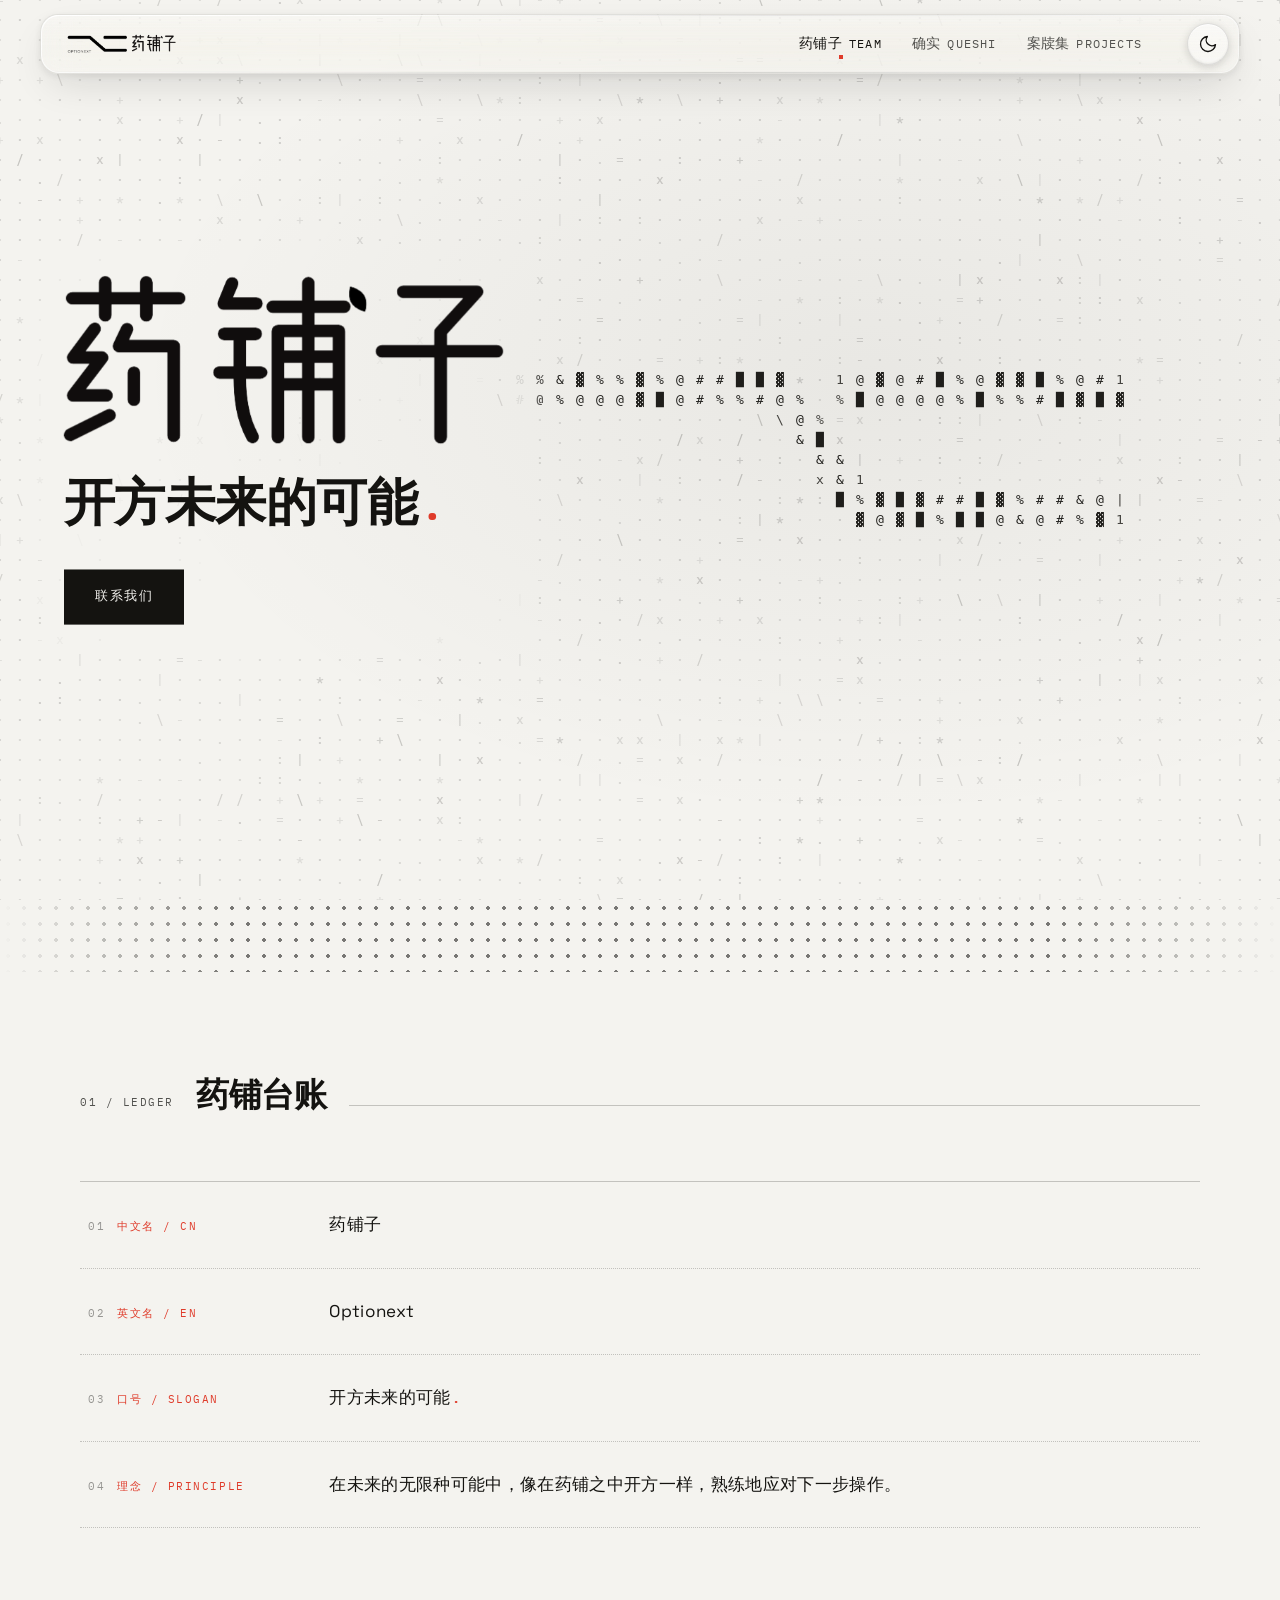
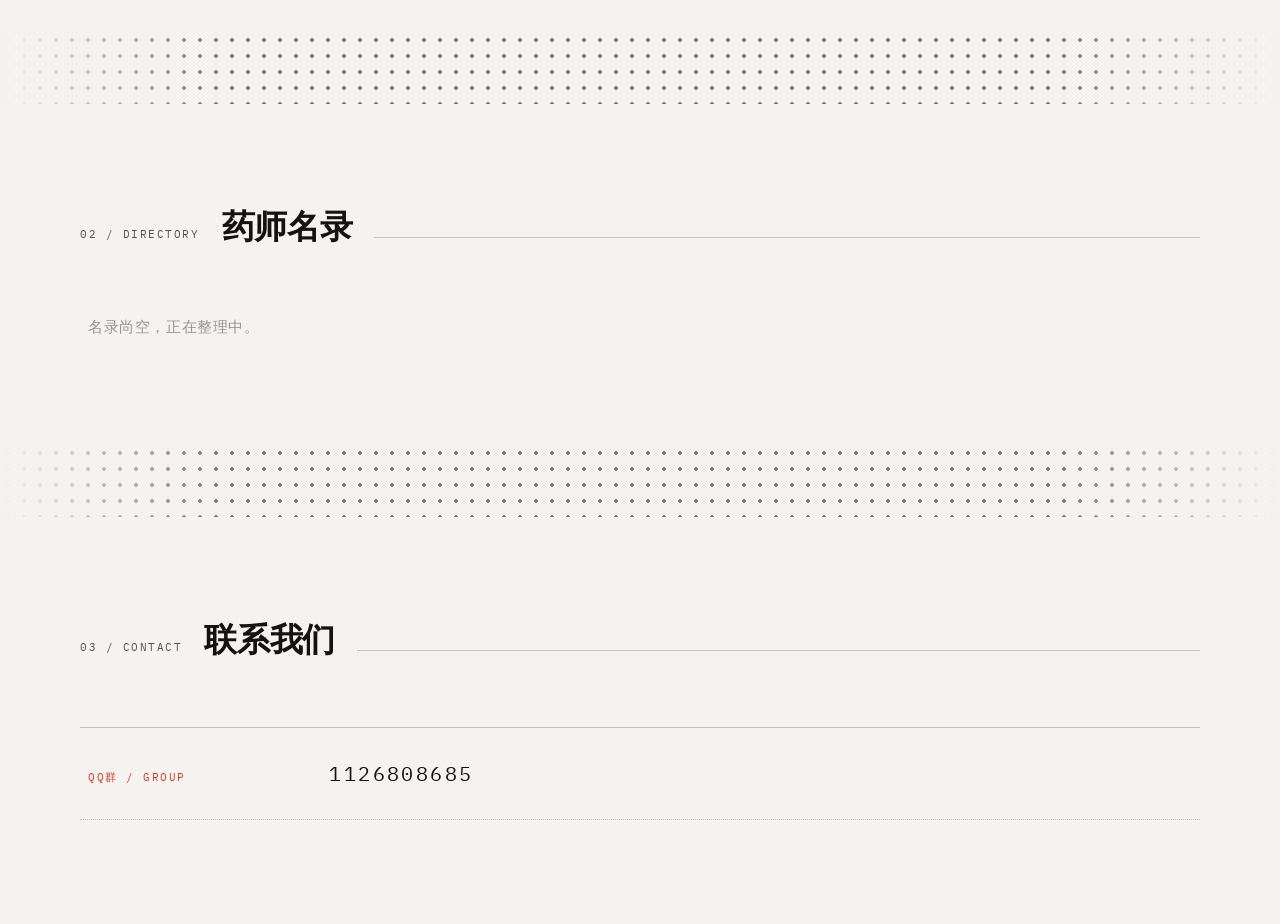
==== index.html @ 4d663d6c "update 2026/10/14 22:26:55" ====
<!DOCTYPE html>
<html lang="zh-CN" data-flavor="desk">
<head>
    <meta charset="UTF-8">
    <meta name="viewport" content="width=device-width, initial-scale=1.0">
    <title>Optionext · 药铺子</title>
    <link rel="icon" type="image/png" href="image/LOGO%E7%AB%96%E7%89%88.png">
    <script>
        /* 主题防闪烁：早于一切渲染确定“明 / 暗”另一半 */
        (function () {
            try {
                var t = localStorage.getItem('optionext-theme') ||
                    (matchMedia('(prefers-color-scheme: dark)').matches ? 'dark' : 'light');
                document.documentElement.dataset.theme = t;
            } catch (e) {}
        })();
    </script>
    <script src="components/device-guard.js"></script>
    <link rel="preconnect" href="https://fonts.googleapis.com">
    <link rel="preconnect" href="https://fonts.gstatic.com" crossorigin>
    <link href="https://fonts.googleapis.com/css2?family=Space+Grotesk:wght@400;500;700&family=IBM+Plex+Mono:wght@400;500&display=swap" rel="stylesheet">
    <style data-page="home">
        /* ============================================================
           OPTIONEXT · ASCII 矩阵界面系统 03
           双主题（明 / 暗）· 整幅字符矩阵 · 代码生成图标 · 横向冲击波
           ============================================================ */
        :root {
            --paper: #f4f3ef;
            --ink: #141310;
            --ink-rgb: 20, 19, 16;
            --ink-70: rgba(20, 19, 16, .72);
            --ink-45: rgba(20, 19, 16, .42);
            --ink-25: rgba(20, 19, 16, .22);
            --ink-12: rgba(20, 19, 16, .12);
            --signal: #df3b2a;
            --font-sans: "Space Grotesk", "PingFang SC", "Hiragino Sans GB", "Microsoft YaHei", system-ui, sans-serif;
            --font-mono: "IBM Plex Mono", ui-monospace, "SFMono-Regular", Consolas, monospace;
            --ease-out: cubic-bezier(.22, 1, .36, 1);
            /* 页眉玻璃底边约在 72px（top 14 + 条高 ~58），沉底避让再多留一档呼吸 */
            --sh-safe-bottom: 112px;
        }

        :root[data-theme="dark"] {
            --paper: #0f0e0c;
            --ink: #e9e7e1;
            --ink-rgb: 233, 231, 225;
            --ink-70: rgba(233, 231, 225, .72);
            --ink-45: rgba(233, 231, 225, .45);
            --ink-25: rgba(233, 231, 225, .22);
            --ink-12: rgba(233, 231, 225, .12);
            --signal: #ef4d3a;
        }

        * { margin: 0; padding: 0; box-sizing: border-box; }

        html { -webkit-text-size-adjust: 100%; }

        body {
            background: var(--paper);
            color: var(--ink);
            font-family: var(--font-sans);
            font-size: 16px;
            line-height: 1.6;
            -webkit-font-smoothing: antialiased;
            overflow-x: hidden;
        }

        ::selection { background: var(--ink); color: var(--paper); }
        a { color: inherit; text-decoration: none; }

        .mono {
            font-family: var(--font-mono);
            font-size: 11px;
            letter-spacing: .14em;
            text-transform: uppercase;
            color: var(--ink-70);
        }

        /* 圆形扩散期间禁用一切属性过渡，避免与 View Transition 抢动画 */
        .sh-vt *, .sh-vt *::before, .sh-vt *::after {
            transition: none !important;
        }

        /* ============================================================
           HERO · 整屏字符矩阵
           ============================================================ */
        .hero {
            position: relative;
            height: 100vh;
            min-height: 620px;
            overflow: hidden;
            background:
                radial-gradient(1200px 720px at 68% 42%, rgba(var(--ink-rgb), .05), transparent 62%),
                var(--paper);
        }

        #matrix {
            position: absolute;
            inset: 0;
            width: 100%;
            height: 100%;
            pointer-events: none;
            z-index: 0;
        }

        /* ---------------- 左侧文案 ---------------- */
        .hero-copy {
            position: absolute;
            z-index: 3;
            left: clamp(28px, 5vw, 76px);
            top: 50%;
            transform: translateY(-50%);
            max-width: 440px;
        }

        h1 {
            font-size: clamp(40px, 4vw, 56px);
            font-weight: 700;
            line-height: 1.12;
            letter-spacing: -.01em;
            margin-bottom: 38px;
        }
        h1 .line { display: block; overflow: hidden; padding-bottom: .08em; margin-bottom: -.08em; }
        h1 .line > span {
            display: block;
            opacity: 0;
            transform: translateY(110%);
            animation: lineUp .9s var(--ease-out) forwards;
        }
        h1 .line > span { animation-delay: 1.62s; }
        h1 .dot {
            display: inline;
            color: var(--signal);
            font-family: var(--font-mono);
            font-weight: 400;
        }

        /* ---------------- 品牌字标（明底黑字 / 暗底白字各一张） ---------------- */
        .hero-wordmark {
            width: 100%;
            max-width: 440px;
            margin-bottom: 30px;
            opacity: 0;
            animation: rise .85s var(--ease-out) 1.3s forwards;
        }
        .hero-wordmark img {
            display: block;
            width: 160.5%;
            height: auto;
            max-width: none;
            /* 抵消 PNG 画布四周留白：笔画充满文案列，并与下方口号左缘对齐 */
            margin: -9.8% 0 -16.2% -30.7%;
        }
        .hero-wordmark .wm-dark { display: none; }
        :root[data-theme="dark"] .hero-wordmark .wm-light { display: none; }
        :root[data-theme="dark"] .hero-wordmark .wm-dark { display: block; }

        .actions {
            display: flex; align-items: center; gap: 30px;
            opacity: 0;
            animation: rise .8s var(--ease-out) 1.86s forwards;
        }

        .btn-primary {
            display: inline-flex; align-items: center; gap: 12px;
            background: var(--ink);
            color: var(--paper);
            font-family: var(--font-mono);
            font-size: 13px;
            letter-spacing: .12em;
            padding: 16px 30px;
            border: 1px solid var(--ink);
            transition: background .35s var(--ease-out), color .35s var(--ease-out), transform .35s var(--ease-out);
        }
        .btn-primary:hover { background: transparent; color: var(--ink); transform: translateY(-2px); }
        .btn-primary:focus-visible {
            outline: 2px solid var(--signal); outline-offset: 3px;
        }

        /* ============================================================
           点阵色带（halftone 分隔）
           ============================================================ */
        .dot-band {
            height: 72px;
            background-image: radial-gradient(var(--ink) 1.6px, transparent 2px);
            background-size: 16px 16px;
            -webkit-mask-image: linear-gradient(90deg, transparent, #000 18%, #000 82%, transparent);
                    mask-image: linear-gradient(90deg, transparent, #000 18%, #000 82%, transparent);
            opacity: .55;
        }

        /* ============================================================
           页眉顶 / 底吸附避让（与确实页同一机制）
           · 锚顶：hero 保持整屏出血——玻璃浮于字符矩阵之上本就是
             本页设计，顶部不让；
           · 沉底：主体底部以 .5s 缓出让出安全距，台账末行不被玻璃压住，
             节奏与玻璃吸附飞行（~.62s）对齐。
           transition 同时包含软导航淡入淡出属性（类选择器压过
           page-transit 注入的裸 main 规则）
           ============================================================ */
        main.home {
            transition: padding .5s var(--ease-out), opacity .24s ease, transform .24s ease;
        }
        body.sh-dock-bottom main.home {
            padding-bottom: var(--sh-safe-bottom);
        }

        /* ============================================================
           结构区：面板卡片（上下留白较旧版小幅收紧）
           ============================================================ */
        .structure {
            padding: 96px clamp(28px, 5vw, 72px) 104px;
        }
        .structure-inner { max-width: 1120px; margin: 0 auto; }
        .structure-head {
            display: flex; align-items: baseline; gap: 22px;
            margin-bottom: 60px;
        }
        .structure-head h2 {
            font-size: clamp(26px, 2.6vw, 34px);
            font-weight: 700;
            letter-spacing: -.01em;
        }
        .structure-head .rule { flex: 1; height: 1px; background: var(--ink-25); }

        /* ---------------- 药铺台账：四条同字号档案行 ---------------- */
        .ledger { border-top: 1px solid var(--ink-25); }
        .ledger-row {
            display: grid;
            grid-template-columns: 190px 1fr;
            gap: clamp(24px, 4vw, 72px);
            align-items: baseline;
            padding: 27px 8px;
            border-bottom: 1px dotted var(--ink-25);
        }
        .ledger-row dt {
            font-family: var(--font-mono);
            font-size: 11px;
            letter-spacing: .14em;
            color: var(--signal);
        }
        .ledger-row dt .idx {
            color: var(--ink-45);
            margin-right: 12px;
        }
        .ledger-row dd {
            font-size: 17px;
            line-height: 1.85;
            letter-spacing: .02em;
            color: var(--ink);
        }
        .ledger-row dd .ledger-dot {
            color: var(--signal);
            font-family: var(--font-mono);
            font-weight: 400;
        }
        .ledger-row dd .qq-no {
            font-family: var(--font-mono);
            font-size: clamp(18px, 1.6vw, 21px);
            letter-spacing: .12em;
            cursor: pointer;
        }
        .ledger-row dd .qq-no:hover { text-decoration: underline; text-underline-offset: 5px; }
        .ledger-row dd .qq-no:active { opacity: .6; }

        /* ---------------- 空板块占位（尚未录入内容） ---------------- */
        .structure-empty {
            margin: 0;
            padding: 2px 8px;
            color: var(--ink-45);
            font-size: 15px;
            letter-spacing: .04em;
        }

        /* ---------------- 动效 ---------------- */
        @keyframes rise {
            from { opacity: 0; transform: translateY(22px); }
            to   { opacity: 1; transform: translateY(0); }
        }
        @keyframes lineUp {
            to { opacity: 1; transform: translateY(0); }
        }

        /* 软导航重入本页：hero 不播入场动画，立即就位（JS 给 .hero 加 .hero-in） */
        .hero.hero-in .hero-wordmark,
        .hero.hero-in .actions { opacity: 1; animation: none; }
        .hero.hero-in h1 .line > span { opacity: 1; transform: none; animation: none; }

        @media (prefers-reduced-motion: reduce) {
            *, *::before, *::after {
                animation-duration: .001ms !important;
                animation-iteration-count: 1 !important;
                transition-duration: .001ms !important;
            }
            .hero-wordmark, .actions { opacity: 1 !important; }
            h1 .line > span { opacity: 1 !important; transform: none !important; }
        }

        /* 窄屏兜底（站点以 PC 为主，移动端由 guard 跳转） */
        @media (max-width: 1080px) {
            .hero-copy { max-width: 78vw; }
            .ledger-row { grid-template-columns: 1fr; gap: 10px; padding: 22px 4px; }
        }
    </style>
</head>
<body>
    <main class="home">
        <!-- ================= HERO：整屏 ASCII 矩阵 ================= -->
        <section class="hero" id="hero">
            <canvas id="matrix" aria-hidden="true"></canvas>

            <div class="hero-copy">
                <div class="hero-wordmark" role="img" aria-label="药铺子">
                    <img class="wm-light" src="image/%E5%AD%97%E6%A0%87%E6%A8%AA%E6%9D%BF%E9%BB%91.png" width="1000" height="400" alt="" fetchpriority="high">
                    <img class="wm-dark" src="image/%E5%AD%97%E6%A0%87%E6%A8%AA%E6%9D%BF%E7%99%BD.png" width="1000" height="400" alt="" aria-hidden="true" fetchpriority="high">
                </div>

                <h1>
                    <span class="line"><span>开方未来的可能<span class="dot">.</span></span></span>
                </h1>

                <div class="actions">
                    <a class="btn-primary" data-qq-launch>联系我们</a>
                </div>
            </div>
        </section>

        <div class="dot-band" aria-hidden="true"></div>

        <!-- ================= 药铺台账 ================= -->
        <section class="structure" id="team">
            <div class="structure-inner">
                <div class="structure-head">
                    <span class="mono">01 / LEDGER</span>
                    <h2>药铺台账</h2>
                    <span class="rule" aria-hidden="true"></span>
                </div>

                <dl class="ledger">
                    <div class="ledger-row">
                        <dt><span class="idx">01</span>中文名 / CN</dt>
                        <dd>药铺子</dd>
                    </div>
                    <div class="ledger-row">
                        <dt><span class="idx">02</span>英文名 / EN</dt>
                        <dd>Optionext</dd>
                    </div>
                    <div class="ledger-row">
                        <dt><span class="idx">03</span>口号 / SLOGAN</dt>
                        <dd>开方未来的可能<span class="ledger-dot">.</span></dd>
                    </div>
                    <div class="ledger-row">
                        <dt><span class="idx">04</span>理念 / PRINCIPLE</dt>
                        <dd>在未来的无限种可能中，像在药铺之中开方一样，熟练地应对下一步操作。</dd>
                    </div>
                </dl>
            </div>
        </section>

        <div class="dot-band" aria-hidden="true"></div>

        <!-- ================= 药师名录 ================= -->
        <section class="structure" id="directory">
            <div class="structure-inner">
                <div class="structure-head">
                    <span class="mono">02 / DIRECTORY</span>
                    <h2>药师名录</h2>
                    <span class="rule" aria-hidden="true"></span>
                </div>

                <p class="structure-empty">名录尚空，正在整理中。</p>
            </div>
        </section>

        <div class="dot-band" aria-hidden="true"></div>

        <!-- ================= 联系我们 ================= -->
        <section class="structure" id="contact">
            <div class="structure-inner">
                <div class="structure-head">
                    <span class="mono">03 / CONTACT</span>
                    <h2>联系我们</h2>
                    <span class="rule" aria-hidden="true"></span>
                </div>

                <dl class="ledger">
                    <div class="ledger-row">
                        <dt>QQ群 / GROUP</dt>
                        <dd><span class="qq-no" data-qq-group data-qq-launch title="点击加入QQ群"></span></dd>
                    </div>
                </dl>
            </div>
        </section>
    </main>

    <script data-page-script>
    (function () {
        'use strict';

        /* 软导航（page-transit.js）：先停掉上一页仍在运行的引擎，再初始化本页 */
        if (typeof window.__optionextPageStop === 'function') {
            try { window.__optionextPageStop(); } catch (e) {}
            window.__optionextPageStop = null;
        }

        /* ============================================================
           联系方式（QQ群）：群号与官方加群链接分段存放、运行时拼接，
           源码不留明文。此段必须放在 data-page-script 内——软导航换页
           后只有本脚本会被重跑，独立内联 script 不执行（群号会空、
           点击无响应）
           ============================================================ */
        (function () {
            var groupNo = ['11', '26', '80', '8685'].join('');
            var groupEl = document.querySelector('[data-qq-group]');
            if (groupEl) { groupEl.textContent = groupNo; }

            var k = ['lpeAG2f4', 'QMzrY549', '5YHIQGhk', 'c9mUR-Y3'].join('');
            var auth = ['3y8mB+WXK8knS/9N', 'D6fEp9O31xyCn1Qg',
                'jXFJDZVgPeNtXlEl', 'GYrSxQ/t2YjmkvDj'].join('');
            var joinUrl = ['https://', 'qm.', 'qq.', 'com', '/cgi-bin/qm/qr?k='].join('')
                + k + '&jump_from=webapi&authKey=' + auth;

            function openJoin(e) {
                e.preventDefault();
                var coarse = window.matchMedia &&
                    window.matchMedia('(pointer: coarse)').matches;
                if (coarse) { window.location.href = joinUrl; }
                else { window.open(joinUrl, '_blank', 'noopener'); }
            }

            var targets = document.querySelectorAll('[data-qq-launch]');
            for (var i = 0; i < targets.length; i++) {
                targets[i].addEventListener('click', openJoin);
            }
        }());

        /* 整页首次加载保留 hero 入场动画；软导航重入本页时 hero 立即就位 */
        if (window.__optionextHomeSeen) {
            var heroEl = document.getElementById('hero');
            if (heroEl) { heroEl.classList.add('hero-in'); }
        } else {
            window.__optionextHomeSeen = true;
        }

        var dead = false;

        /* ============================================================
           常量 / 字符集
           颜色由 CSS 令牌实时读取 —— 明 / 暗主题切换时整幅矩阵随之变色
           ============================================================ */
        function hexRgb(h) {
            h = h.replace('#', '').trim();
            return [parseInt(h.slice(0, 2), 16), parseInt(h.slice(2, 4), 16), parseInt(h.slice(4, 6), 16)];
        }
        function readTheme() {
            var cs = getComputedStyle(document.documentElement);
            return {
                ink: hexRgb(cs.getPropertyValue('--ink')),
                paper: hexRgb(cs.getPropertyValue('--paper')),
                sig: hexRgb(cs.getPropertyValue('--signal'))
            };
        }
        var TC = readTheme();
        var INK   = TC.ink;
        var SIG   = TC.sig;
        var PAPER = TC.paper;
        var reduced = window.matchMedia('(prefers-reduced-motion: reduce)').matches;
        var dpr = Math.min(window.devicePixelRatio || 1, 2);

        var GAP = 20;                 // 栅格间距（CSS px）
        var FS  = 12.5;               // 常规字号

        var SCRAMBLE = ['0','1','/','\\','|','+','*','#','=','<','>','%','&',':','x','X','@','$','·','-'];
        var FIELD_G  = ['·','·','·','·','.','.',':','+','x','*','/','\\','|','-','='];
        var EDGE_G   = ['·','.','*','+','x','/','\\','|'];
        var MID_G    = ['x','X','*','%','+','/','\\','|','1'];
        var CORE_G   = ['█','▓','#','@','%','&'];
        var FRONT_G  = ['█','▓','▒','#','@','&','%','$'];

        // 横向冲击波时间轴（ms）
        var T_CHAOS_END = 420;        // 混沌期结束，波从左屏外进入
        var WAVE_DUR    = 1250;       // 横扫时长
        var WAVE_PRE    = 55;         // 波前预激宽度（px）
        var WAVE_TAIL   = 130;        // 尾流衰减宽度（px）
        var WAVE_CORE   = 30;         // 核心带宽（px）
        var WAVE_EDGE   = 8;          // 锋刃半宽（px）
        var IDLE_AT     = T_CHAOS_END + WAVE_DUR + 400;

        var cv  = document.getElementById('matrix');
        var ctx = cv.getContext('2d');
        var heroEl  = document.getElementById('hero');
        var copyEl  = document.querySelector('.hero-copy');

        var cssW = 0, cssH = 0, cols = 0, rows = 0, ox = 0, oy = 0;
        var cells = [];
        var quiet = null;
        var started = performance.now();
        var settleNow = false;       // resize / reduced-motion 直接呈现完成态

        var mouse = { x: -9999, y: -9999, active: false, lm: -1e9 };
        var clickSweepAt = -1;       // 点中图标：细字符带重扫起点

        /* ---------------- 随机（种子） ---------------- */
        function rnd(seed) {
            var x = Math.sin(seed * 127.1 + 311.7) * 43758.5453;
            return x - Math.floor(x);
        }
        function pick(arr, seed) { return arr[Math.floor(rnd(seed) * arr.length)]; }
        function clamp(v, a, b) { return v < a ? a : v > b ? b : v; }
        function easeInOutCubic(x) { return x < .5 ? 4 * x * x * x : 1 - Math.pow(-2 * x + 2, 3) / 2; }
        function easeOutBack(x) {
            var c1 = 1.70158, c3 = c1 + 1;
            return 1 + c3 * Math.pow(x - 1, 3) + c1 * Math.pow(x - 1, 2);
        }
        function mixRgb(a, b, k) {
            return [
                Math.round(a[0] + (b[0] - a[0]) * k),
                Math.round(a[1] + (b[1] - a[1]) * k),
                Math.round(a[2] + (b[2] - a[2]) * k)
            ];
        }

        /* ============================================================
           字符精灵缓存（字符 × 字号 × 颜色 × 透明度档位）
           ============================================================ */
        var sprites = {};
        function sprite(ch, rgb, a, fs) {
            var fsk = Math.round(fs * 2);
            var key = ch + '|' + fsk + '|' + rgb.join(',') + '|' + Math.round(a * 10);
            var s = sprites[key];
            if (!s) {
                var size = Math.ceil(fs * 1.5);
                s = document.createElement('canvas');
                s.width = s.height = size * dpr;
                var c = s.getContext('2d');
                c.scale(dpr, dpr);
                c.font = '500 ' + fs + 'px "IBM Plex Mono", ui-monospace, Consolas, monospace';
                c.textAlign = 'center';
                c.textBaseline = 'middle';
                c.fillStyle = 'rgba(' + rgb.join(',') + ',' + a + ')';
                c.fillText(ch, size / 2, size / 2 + .5);
                s._size = size;
                sprites[key] = s;
            }
            return s;
        }

        /* ============================================================
           代码绘制品牌图标（按 PNG 实测几何，100 × 27 归一化画布）
           笔画 A：左上横 → 斜降 → 下横（连续圆角折线）
           笔画 B：右上角独立横杠
           ============================================================ */
        var PATH_A = [[0, 3.72], [44.2, 3.72], [57.3, 23.48], [100, 23.48]];
        var PATH_B = [[55.8, 3.72], [100, 3.72]];
        var ICON_H = 27, STROKE = 4.94;

        function preheat() {
            for (var i = 0; i < cells.length; i++) {
                var c = cells[i];
                if (c.kind > 0) sprite(c.glyph, INK, c.baseA, FS + .5);
            }
        }

        function build() {
            var rect = heroEl.getBoundingClientRect();
            cssW = rect.width; cssH = rect.height;
            cv.width  = Math.max(1, Math.round(cssW * dpr));
            cv.height = Math.max(1, Math.round(cssH * dpr));
            ctx.setTransform(dpr, 0, 0, dpr, 0, 0);

            cols = Math.floor(cssW / GAP) + 1;
            rows = Math.floor(cssH / GAP) + 1;
            ox = (cssW - (cols - 1) * GAP) / 2;
            oy = (cssH - (rows - 1) * GAP) / 2;

            /* ---- 图标栅格映射 ---- */
            var scale = Math.min(cols * .46 / 100, rows * .40 / ICON_H);
            var ccx = cols * .635, ccy = rows * .50;
            var gW = 100 * scale, gH = ICON_H * scale;
            var x0 = ccx - gW / 2, y0 = ccy - gH / 2;

            /* ---- 离屏栅化两条笔画 ---- */
            var SS = 4;
            var oc = document.createElement('canvas');
            oc.width = cols * SS; oc.height = rows * SS;
            var o = oc.getContext('2d');
            o.scale(SS, SS);
            o.lineCap = 'round';
            o.lineJoin = 'round';
            o.strokeStyle = '#fff';
            o.lineWidth = STROKE * scale;

            function strokePath(P) {
                o.beginPath();
                o.moveTo(x0 + P[0][0] * scale, y0 + P[0][1] * scale);
                for (var i = 1; i < P.length; i++) o.lineTo(x0 + P[i][0] * scale, y0 + P[i][1] * scale);
                o.stroke();
            }
            strokePath(PATH_A);
            strokePath(PATH_B);

            var img = o.getImageData(0, 0, oc.width, oc.height).data;
            function covAt(gx, gy) {
                var sum = 0;
                for (var sy = 0; sy < SS; sy++) {
                    for (var sx = 0; sx < SS; sx++) {
                        var ix = (gy * SS + sy) * oc.width + (gx * SS + sx);
                        sum += img[ix * 4 + 3];
                    }
                }
                return sum / (SS * SS * 255);
            }

            /* ---- 生成格点 ---- */
            /* 保留重建前的锁定状态：resize 不把入场动画打回原点 */
            var oldLock = {};
            for (var li = 0; li < cells.length; li++) {
                if (cells[li].locked) oldLock[cells[li].gx + ',' + cells[li].gy] = cells[li].lockT;
            }
            cells = [];
            for (var gy = 0; gy < rows; gy++) {
                for (var gx = 0; gx < cols; gx++) {
                    var cov = covAt(gx, gy);
                    var seed = gx * 738.37 + gy * 921.13;
                    var lk = oldLock[gx + ',' + gy];
                    var cell = {
                        gx: gx, gy: gy,
                        hx: ox + gx * GAP, hy: oy + gy * GAP,
                        seed: seed,
                        sens: .7 + rnd(seed + 1) * .6,      // 波敏感度（避免边缘整齐）
                        phase: rnd(seed + 2) * 70,          // 锁定相位延迟
                        kind: 0, glyph: '·', baseA: .1,
                        locked: settleNow || lk !== undefined,
                        lockT: lk !== undefined ? lk : (settleNow ? -1 : 0),
                        ox2: 0, oy2: 0,                     // 鼠标斥力偏移
                        burstT: -1e9, bx: 0, by: 0,         // 点击爆裂
                        near: false,
                        nextShuffle: 0
                    };

                    if (cov >= .62) {
                        cell.kind = 3; cell.glyph = pick(CORE_G, seed); cell.baseA = .95;
                    } else if (cov >= .36) {
                        cell.kind = 2; cell.glyph = pick(MID_G, seed); cell.baseA = .78;
                    } else if (cov >= .14) {
                        cell.kind = 1; cell.glyph = pick(EDGE_G, seed); cell.baseA = .5;
                    } else {
                        cell.glyph = rnd(seed) < .62 ? '·' : pick(FIELD_G, seed + 13);
                        cell.baseA = .08 + rnd(seed + 5) * .1;
                    }
                    cells.push(cell);
                }
            }

            /* 预热完成态精灵 */
            preheat();
            calcQuiet();
        }

        /* ---------------- 文案静区：压暗其下字符 ---------------- */
        function calcQuiet() {
            var hr = heroEl.getBoundingClientRect();
            var cr = copyEl.getBoundingClientRect();
            var pad = 44;
            quiet = {
                x0: cr.left - hr.left - pad,
                y0: cr.top - hr.top - pad,
                x1: cr.right - hr.left + pad,
                y1: cr.bottom - hr.top + pad
            };
        }
        function quietMul(x, y) {
            if (!quiet) return 1;
            var fx = 26, fy = 26;
            var ax = clamp((x - quiet.x0) / fx, 0, 1) * clamp((quiet.x1 - x) / fx, 0, 1);
            var ay = clamp((y - quiet.y0) / fy, 0, 1) * clamp((quiet.y1 - y) / fy, 0, 1);
            return 1 - ax * ay * .88;
        }

        /* ============================================================
           交互（纯字符反馈，无任何线条/光斑）
           ============================================================ */
        function pointerSample(e) {
            var r = cv.getBoundingClientRect();
            mouse.x = e.clientX - r.left;
            mouse.y = e.clientY - r.top;
            mouse.lm = performance.now() - started;
        }
        heroEl.addEventListener('pointerdown', function (e) {
            pointerSample(e);
            mouse.active = true;
        });
        heroEl.addEventListener('pointermove', function (e) {
            pointerSample(e);
            mouse.active = true;
        });
        /* 抬手/松键不走清场：停住即无新运动，由 moveF 沿"停 480ms + 420ms 柔消"
           同一条曲线消退，手指（含 iPad/触屏本）与鼠标划过手感一致；也不可能永久留洞。
           touch/pen 在 up 后规范上必补发 pointerleave 边界噪声，忽略；
           只有鼠标真正移出元素才瞬清。cancel 只对鼠标/笔瞬清（见下）。 */
        heroEl.addEventListener('pointerleave', function (e) {
            if (e.pointerType === 'mouse') { mouse.active = false; }
        });
        heroEl.addEventListener('pointercancel', function (e) {
            if (e.pointerType !== 'touch') { mouse.active = false; }
        });

        /* 触摸兜底通道（{passive:true}，绝不阻止原生滚动）：
           手指滑动一旦被浏览器判定为滚页手势，Pointer Events 会被 pointercancel
           截断（真机上"一滑斥力就快速衰减"的根因，鼠标无此问题），但原生 touch
           事件在滚动全程继续派发——由它持续喂坐标与最后运动时刻，触摸与鼠标
           共用同一条"动则满力、停住柔消"曲线。抬手/取消同样不清场，交给 moveF。 */
        function touchSample(e) {
            var t = e.touches && e.touches[0];
            if (!t) { return; }
            pointerSample(t);
            mouse.active = true;
        }
        heroEl.addEventListener('touchstart', touchSample, { passive: true });
        heroEl.addEventListener('touchmove', touchSample, { passive: true });
        heroEl.addEventListener('touchend', function (e) {
            if (e.touches && e.touches.length) { touchSample(e); }
            /* 无剩余触点：位置冻结，moveF 自然柔消，与鼠标停住同曲线 */
        }, { passive: true });
        heroEl.addEventListener('touchcancel', function () {
            /* 系统中断手势：同样柔消，不瞬清 */
        }, { passive: true });

        heroEl.addEventListener('click', function (e) {
            if (reduced || e.target.closest('a,button')) return;
            var r = cv.getBoundingClientRect();
            var x = e.clientX - r.left, y = e.clientY - r.top;
            var now = performance.now() - started;

            // 1) 字符爆裂：半径内格点获得径向冲量
            var hitIcon = false;
            for (var i = 0; i < cells.length; i++) {
                var c = cells[i];
                var dd = Math.hypot(c.hx - x, c.hy - y);
                if (dd < 130) {
                    var ang = Math.atan2(c.hy - y, c.hx - x) + (rnd(c.seed + now) - .5) * .7;
                    var len = (1 - dd / 130) * (22 + rnd(c.seed + 3) * 26);
                    c.burstT = now;
                    c.bx = Math.cos(ang) * len;
                    c.by = Math.sin(ang) * len;
                    if (c.kind > 0 && dd < GAP * 2) hitIcon = true;
                }
            }

            // 2) 点中图标 → 细字符带从左到右重扫
            if (hitIcon) clickSweepAt = now;
        });

        /* ============================================================
           波前线：左右位置 + 纵向蠕动（带点活动）
           ============================================================ */
        function waveFrontY(baseX, y, t) {
            return baseX
                + Math.sin(y * .018 + t * .006) * 12
                + Math.sin(y * .047 - t * .012) * 6
                + Math.sin(y * .009 + t * .003) * 7;
        }
        function sweepEase(x) { return easeInOutCubic(x); }

        function chaosGlyph(cell, t, salt) {
            return SCRAMBLE[Math.floor(rnd(cell.seed + salt + Math.floor(t / 46)) * SCRAMBLE.length) % SCRAMBLE.length];
        }

        /* ============================================================
           渲染
           ============================================================ */
        function render(t) {
            ctx.setTransform(dpr, 0, 0, dpr, 0, 0);
            ctx.clearRect(0, 0, cssW, cssH);

            /* ---- 主横向波 ---- */
            var chaos = t < T_CHAOS_END;
            var wp = clamp((t - T_CHAOS_END) / WAVE_DUR, 0, 1);
            var waveOn = wp > 0 && wp < 1;
            var waveBase = -80 + sweepEase(wp) * (cssW + 160);

            /* ---- 点击重扫细带 ---- */
            var clickOn = false, clickBase = 0;
            if (clickSweepAt >= 0) {
                var cp = (t - clickSweepAt) / 850;
                if (cp >= 0 && cp <= 1) {
                    clickOn = true;
                    clickBase = -40 + sweepEase(cp) * (cssW + 80);
                } else if (cp > 1.4) {
                    clickSweepAt = -1;
                }
            }

            /* ---- 待机周期细扫 ---- */
            var idleOn = false, idleBase = 0;
            if (t > IDLE_AT + 1500 && !reduced) {
                var cyc = (t - IDLE_AT - 1500) % 7800;
                if (cyc < 1400) {
                    idleOn = true;
                    idleBase = -40 + sweepEase(cyc / 1400) * (cssW + 80);
                }
            }

            /* 斥力系数只看"指针最近是否在运动"：滑动/按住移动时为 1；
               停住（手指贴着不动或鼠标原地停着）480ms 后于 420ms 内柔消到 0。
               手指与鼠标共用此曲线；真离场 / 手势取消才由事件瞬清 */
            var moveF = mouse.active && !reduced ? clamp(1 - (t - mouse.lm - 480) / 420, 0, 1) : 0;

            for (var i = 0; i < cells.length; i++) {
                var c = cells[i];
                var x = c.hx, y = c.hy;
                var glyph = c.glyph, rgb = INK, alpha = c.baseA, fs = FS + .5;
                var inBand = false;   // 波核心带（压过静区，保证横扫可见）

                /* ---- 波前位置（该格高度处） ---- */
                var front = waveOn ? waveFrontY(waveBase, y, t) : -1e9;
                var d = front - x;    // >0 尾流，<0 波前

                /* ---- 锁定：波扫过图标格点的瞬间 ---- */
                if (waveOn && !c.locked && c.kind > 0 && d >= -c.phase) {
                    c.locked = true;
                    c.lockT = t;
                }

                var hot = 0;          // 红热度 0..1
                var spark = false;    // 纸色火花

                /* 背景格远离波带时，立刻回到稳态点阵（不跟着满屏乱码） */
                var farFromWave = c.kind === 0 && waveOn && (d < -WAVE_PRE || d > WAVE_TAIL);

                if (chaos) {
                    /* 混沌期：以淡弱点阵为主，少量字符跳变 */
                    glyph = rnd(c.seed + Math.floor(t / 70)) < .74
                        ? pick(FIELD_G, c.seed + Math.floor(t / 60))
                        : chaosGlyph(c, t, 7);
                    alpha = .05 + rnd(c.seed + Math.floor(t / 90)) * .1;
                    fs = FS;
                    x += Math.sin(t * .021 + c.seed) * .9;
                    y += Math.cos(t * .017 + c.seed * 1.3) * .9;
                } else if (waveOn && !c.locked && !farFromWave) {
                    /* 波前未到（图标暗场）/ 预激区：低亮乱码，逼近时被吸亮 */
                    glyph = chaosGlyph(c, t, 7);
                    alpha = .07 + rnd(c.seed + Math.floor(t / 90)) * .12;
                    fs = FS;
                    var pre = clamp(1 + d / WAVE_PRE, 0, 1);
                    if (pre > 0) {
                        alpha = .16 + .5 * pre * c.sens;
                        if (pre > .72) {
                            glyph = pick(MID_G, c.seed + Math.floor(t / 40));
                            fs = FS + 1.5;
                        }
                        x += pre * pre * 5 * c.sens;   // 被波吸引，向前趔趄
                    }
                } else if (farFromWave) {
                    glyph = c.glyph;
                    alpha = c.baseA + Math.sin(x * .012 + y * .016 - t * .0011) * .03;
                }

                if (waveOn) {
                    /* ---- 锋刃：最亮最密的一条细线，红黑跳变 ---- */
                    if (d > -WAVE_EDGE && d < WAVE_EDGE) {
                        inBand = true;
                        var h1 = rnd(c.seed + Math.floor(t / 34));
                        glyph = pick(FRONT_G, c.seed + Math.floor(t / 26));
                        fs = FS + 7;
                        alpha = 1;
                        if (h1 < .42) { rgb = SIG; hot = 1; }
                        else if (h1 > .94) { rgb = PAPER; spark = true; }
                        if (c.kind > 0) { rgb = SIG; hot = 1; }
                    } else if (d >= -WAVE_CORE * .4 && d < WAVE_CORE) {
                        /* ---- 带身：锋刃两侧的衬带 ---- */
                        inBand = true;
                        glyph = pick(FRONT_G, c.seed + Math.floor(t / 40));
                        fs = FS + 3.5;
                        alpha = .75;
                        if (rnd(c.seed + Math.floor(t / 46)) < .2) { rgb = SIG; hot = 1; }
                        if (c.kind > 0) { rgb = SIG; hot = .8; }
                    } else if (d >= WAVE_CORE && d < WAVE_TAIL) {
                        /* ---- 尾流：剧烈乱码迅速衰减 ---- */
                        var k = 1 - (d - WAVE_CORE) / (WAVE_TAIL - WAVE_CORE);
                        glyph = chaosGlyph(c, t, 21);
                        alpha = Math.max(alpha, (.08 + .36 * k) * c.sens);
                        fs = FS + 1.5 * k;
                        var h2 = rnd(c.seed + Math.floor(t / 55));
                        if (k > .5 && h2 < .2) { rgb = SIG; hot = 1; }
                    } else if (d < -WAVE_CORE * .4 && d > -WAVE_PRE) {
                        var pf = 1 + d / WAVE_PRE;
                        if (pf > .5) {
                            glyph = pick(SCRAMBLE, c.seed + Math.floor(t / 50));
                            fs = FS + 2 * pf;
                            alpha = Math.max(alpha, .14 + .2 * pf);
                        }
                    }

                    /* ---- 图标格点锁定瞬间：红热打印 + 沿波向过冲回弹 ---- */
                    if (c.locked && c.kind > 0) {
                        var age = t - c.lockT;
                        if (age < 620) {
                            hot = Math.max(hot, Math.pow(1 - age / 620, 1.6) * (c.kind === 3 ? 1 : .7));
                            var back = clamp(age / 420, 0, 1);
                            x += (1 - easeOutBack(back)) * 15 * c.sens;
                            if (age < 110) glyph = chaosGlyph(c, t, 33);
                            else glyph = c.glyph;
                            alpha = Math.max(alpha, c.baseA);
                        }
                    }
                }

                /* ---- 点击重扫细带：只点燃图标 ---- */
                if (clickOn && c.kind > 0) {
                    var cd = waveFrontY(clickBase, y, t * 1.3) - x;
                    if (Math.abs(cd) < 16) {
                        hot = Math.max(hot, .9);
                        glyph = pick(FRONT_G, c.seed + Math.floor(t / 34));
                        inBand = true;
                    } else if (cd > 16 && cd < 110) {
                        hot = Math.max(hot, .55 * (1 - (cd - 16) / 94));
                    }
                }

                /* ---- 待机细扫：淡红字符带 ---- */
                if (idleOn) {
                    var id = waveFrontY(idleBase, y, t * .8) - x;
                    if (c.kind > 0 && Math.abs(id) < 13) {
                        hot = Math.max(hot, .5);
                    } else if (Math.abs(id) < 20) {
                        glyph = pick(SCRAMBLE, c.seed + Math.floor(t / 60));
                    }
                }

                /* ---- 稳态：图标已锁定字形；背景偶发换字 + 呼吸波 ---- */
                if (!waveOn && !chaos) {
                    if (c.kind > 0 && c.locked) {
                        glyph = c.glyph; alpha = c.baseA; fs = FS + .5;
                    } else if (c.kind === 0) {
                        if (!reduced) {
                            if (t > c.nextShuffle && rnd(c.seed + Math.floor(t / 700)) > .82) {
                                c.nextShuffle = t + 400 + rnd(c.seed + t) * 2600;
                            }
                            if (t < c.nextShuffle && t > c.nextShuffle - 380) {
                                glyph = pick(FIELD_G, c.seed + Math.floor(t / 64));
                            }
                            alpha += Math.sin(x * .012 + y * .016 - t * .0011) * .03;
                        }
                    }
                }

                /* ---- 触压斥力（细条状划过的加强版，随运动停止柔消） ---- */
                var repelX = 0, repelY = 0;
                c.near = false;
                if (moveF > 0) {
                    var mdx = x - mouse.x, mdy = y - mouse.y;
                    var md = Math.hypot(mdx, mdy);
                    if (md < 120 && md > .01) {
                        var f = 1 - md / 120;
                        var force = (c.kind === 3 ? 3 : c.kind === 2 ? 7 : 16) * f * moveF;
                        repelX = mdx / md * force;
                        repelY = mdy / md * force;
                        c.near = c.kind === 0;
                        if (c.near && moveF > .12 && rnd(c.seed + Math.floor(t / 80)) > .45) {
                            glyph = pick(SCRAMBLE, c.seed + Math.floor(t / 80));
                            alpha = Math.max(alpha, (.3 + .35 * f) * moveF);
                        }
                    }
                }
                c.ox2 += (repelX - c.ox2) * .2;
                c.oy2 += (repelY - c.oy2) * .2;
                x += c.ox2; y += c.oy2;

                /* ---- 点击爆裂位移 ---- */
                if (t - c.burstT < 560) {
                    var decay = Math.exp(-(t - c.burstT) / 200);
                    x += c.bx * decay;
                    y += c.by * decay;
                    if (rnd(c.seed + Math.floor(t / 50)) > .35) {
                        glyph = pick(SCRAMBLE, c.seed + Math.floor(t / 50));
                    }
                }

                /* ---- 红热着色 ---- */
                if (hot > 0 && !spark) rgb = mixRgb(INK, SIG, clamp(hot, 0, 1));
                if (hot > .4) alpha = Math.min(1, Math.max(alpha, c.baseA + .25 * hot));

                /* ---- 尾流速度拖影（纯字符残影） ---- */
                var ghost = 0;
                if (inBand && waveOn) ghost = .34;   // 核心带：近距强残影，拉出速度线
                else if (waveOn && d > WAVE_CORE && d < WAVE_TAIL * .7) ghost = (1 - (d - WAVE_CORE) / (WAVE_TAIL * .7 - WAVE_CORE)) * .16;
                if (ghost > .02 && !spark) {
                    var gs = sprite(glyph, rgb, clamp(alpha * ghost, .02, .2), fs);
                    ctx.drawImage(gs, Math.round(x - 9 - gs._size / 2), Math.round(y - gs._size / 2), gs._size, gs._size);
                }

                /* ---- 静区压暗（波核心带除外） ---- */
                if (!inBand) alpha *= quietMul(x, y);

                if (alpha > .02) {
                    var sp = sprite(glyph, rgb, clamp(alpha, .02, 1), fs);
                    ctx.drawImage(sp, Math.round(x - sp._size / 2), Math.round(y - sp._size / 2), sp._size, sp._size);
                }
            }
        }

        /* ---------------- 主循环（hero 离开视口自动挂帧省电） ---------------- */
        var heroVisible = true;
        var io = null;
        var rafId = 0;
        if ('IntersectionObserver' in window) {
            io = new IntersectionObserver(function (es) { heroVisible = es[0].isIntersecting; });
            io.observe(heroEl);
        }
        function loop(now) {
            if (dead) return;                  // 软导航离开后不再续帧
            rafId = requestAnimationFrame(loop);
            if (heroVisible) {
                var t = settleNow ? 100000 : now - started;
                settleNow = false;            // 完成态只消费一帧，随后恢复真实时钟
                render(t);                    // （曾永久不复位→resize 后斥力与细扫全死）
            }
        }

        /* 主题切换：颜色实时跟随 CSS 令牌（具名以便离开时摘除） */
        function onTheme() {
            var nt = readTheme();
            INK = nt.ink; SIG = nt.sig; PAPER = nt.paper;
            sprites = {};
            preheat();
        }
        window.addEventListener('optionext:themechange', onTheme);

        /* ---------------- resize / 字体加载（具名以便离开时摘除） ---------------- */
        var resizeTimer;
        function onResize() {
            clearTimeout(resizeTimer);
            resizeTimer = setTimeout(function () {
                if (dead) return;
                settleNow = performance.now() - started > IDLE_AT;
                build();
            }, 140);
        }
        function onLoad() { calcQuiet(); }
        window.addEventListener('resize', onResize);
        window.addEventListener('load', onLoad);

        /* 软导航停机协议：停循环、断观察、摘窗口监听（heroEl 随旧 main 一并销毁） */
        window.__optionextPageStop = function () {
            dead = true;
            if (rafId) cancelAnimationFrame(rafId);
            if (io) io.disconnect();
            window.removeEventListener('optionext:themechange', onTheme);
            window.removeEventListener('resize', onResize);
            window.removeEventListener('load', onLoad);
        };

        build();
        if (reduced) {
            settleNow = true;
            render(100000);
        } else {
            rafId = requestAnimationFrame(loop);
        }
    })();
    </script>
    <!-- 站点页眉组件（路径自解析，子目录页面同样可引用） -->
    <script src="components/site-header.js?v=20261014c"></script>
    <!-- 页面清单：file:// 直开时供软导航取页（必须在软导航之前） -->
    <script src="components/page-manifest.js?v=20261014c"></script>
    <!-- 软导航：页眉保活 + 主体淡入淡出（必须在页眉组件之后） -->
    <script src="components/page-transit.js?v=20261014b"></script>
</body>
</html>
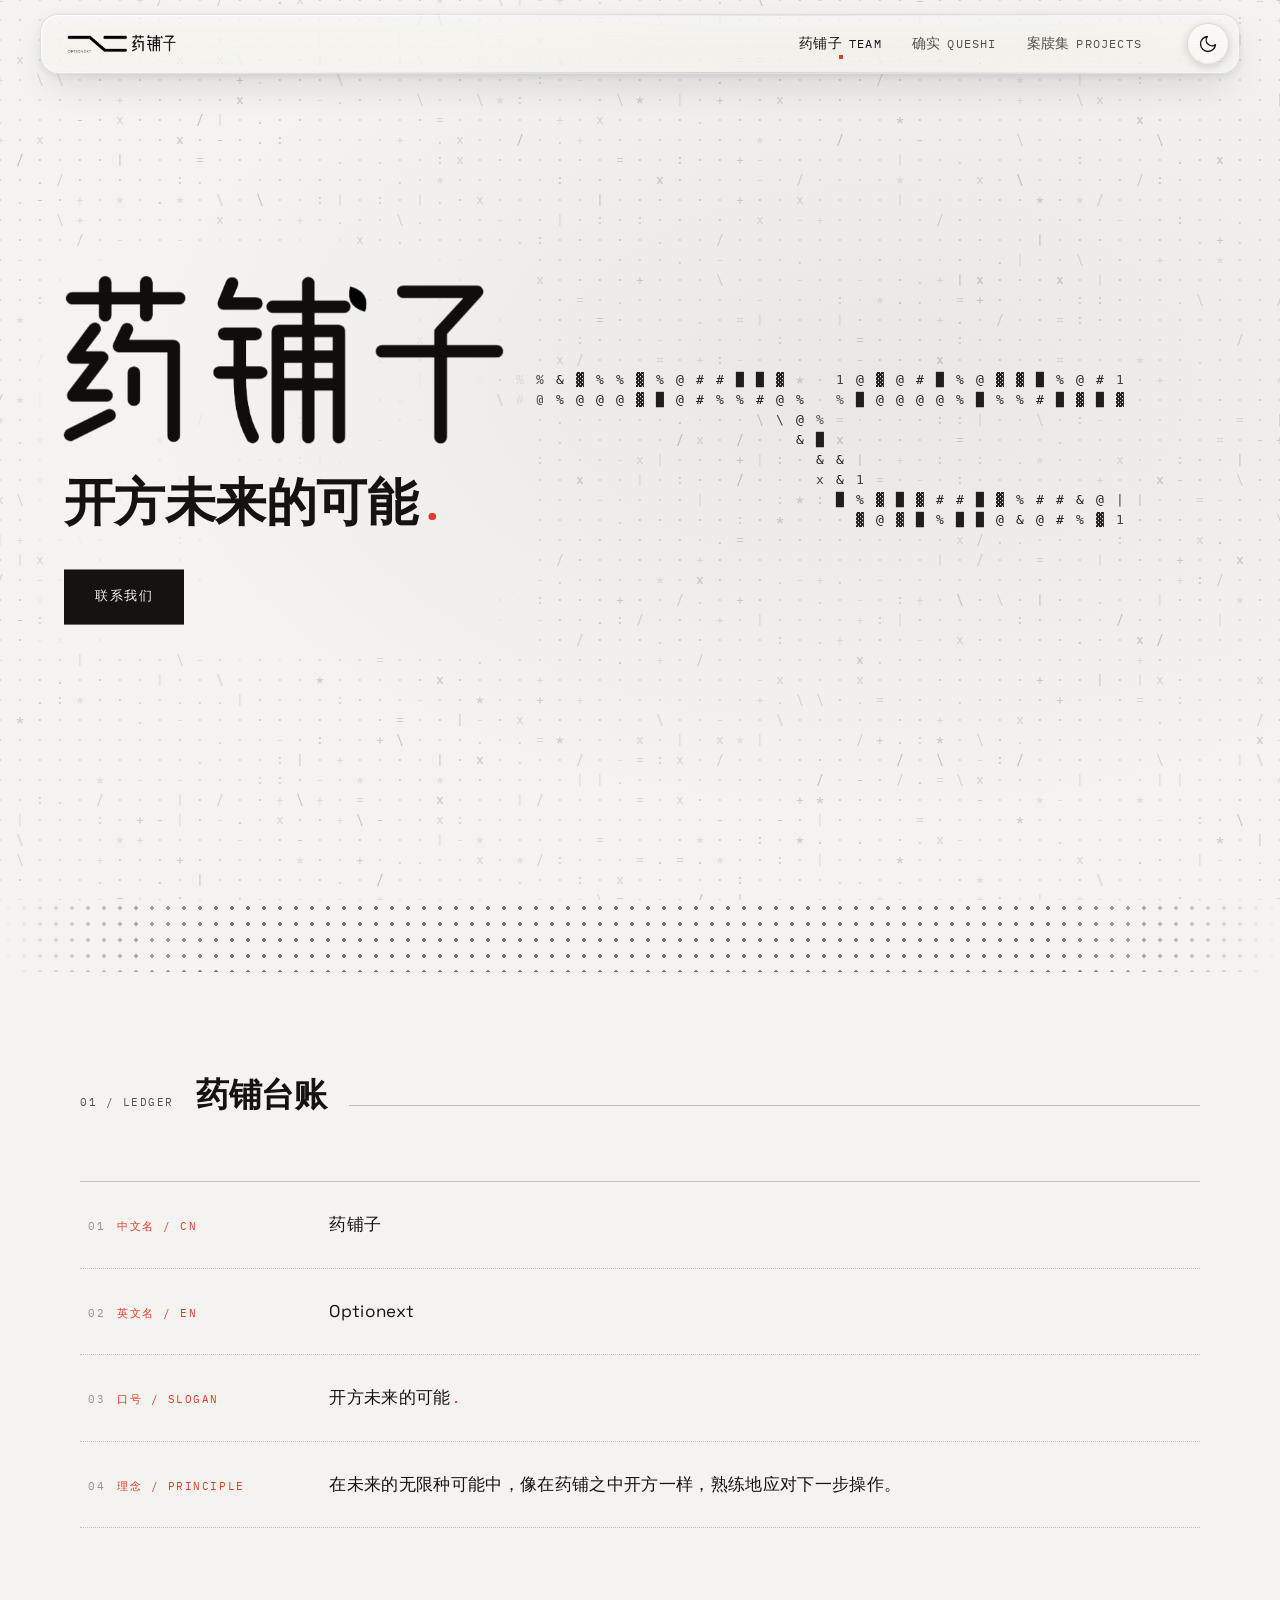
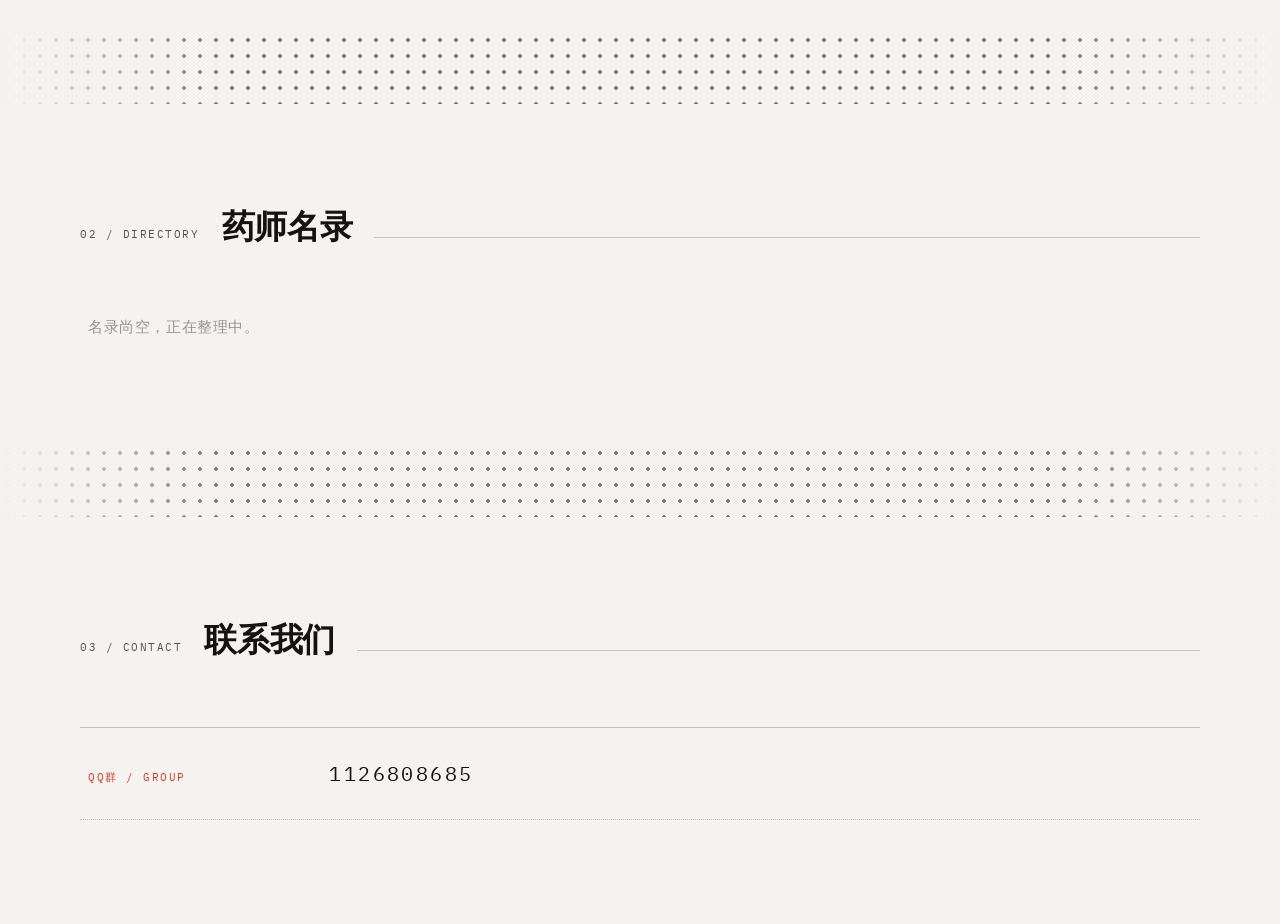
==== commit f28c48c2: "update 2026/10/15  0:27:11" ====
--- a/index.html
+++ b/index.html
@@ -1063,7 +1063,7 @@
     <!-- 站点页眉组件（路径自解析，子目录页面同样可引用） -->
     <script src="components/site-header.js?v=20261014c"></script>
     <!-- 页面清单：file:// 直开时供软导航取页（必须在软导航之前） -->
-    <script src="components/page-manifest.js?v=20261014c"></script>
+    <script src="components/page-manifest.js?v=20261014d"></script>
     <!-- 软导航：页眉保活 + 主体淡入淡出（必须在页眉组件之后） -->
     <script src="components/page-transit.js?v=20261014b"></script>
 </body>
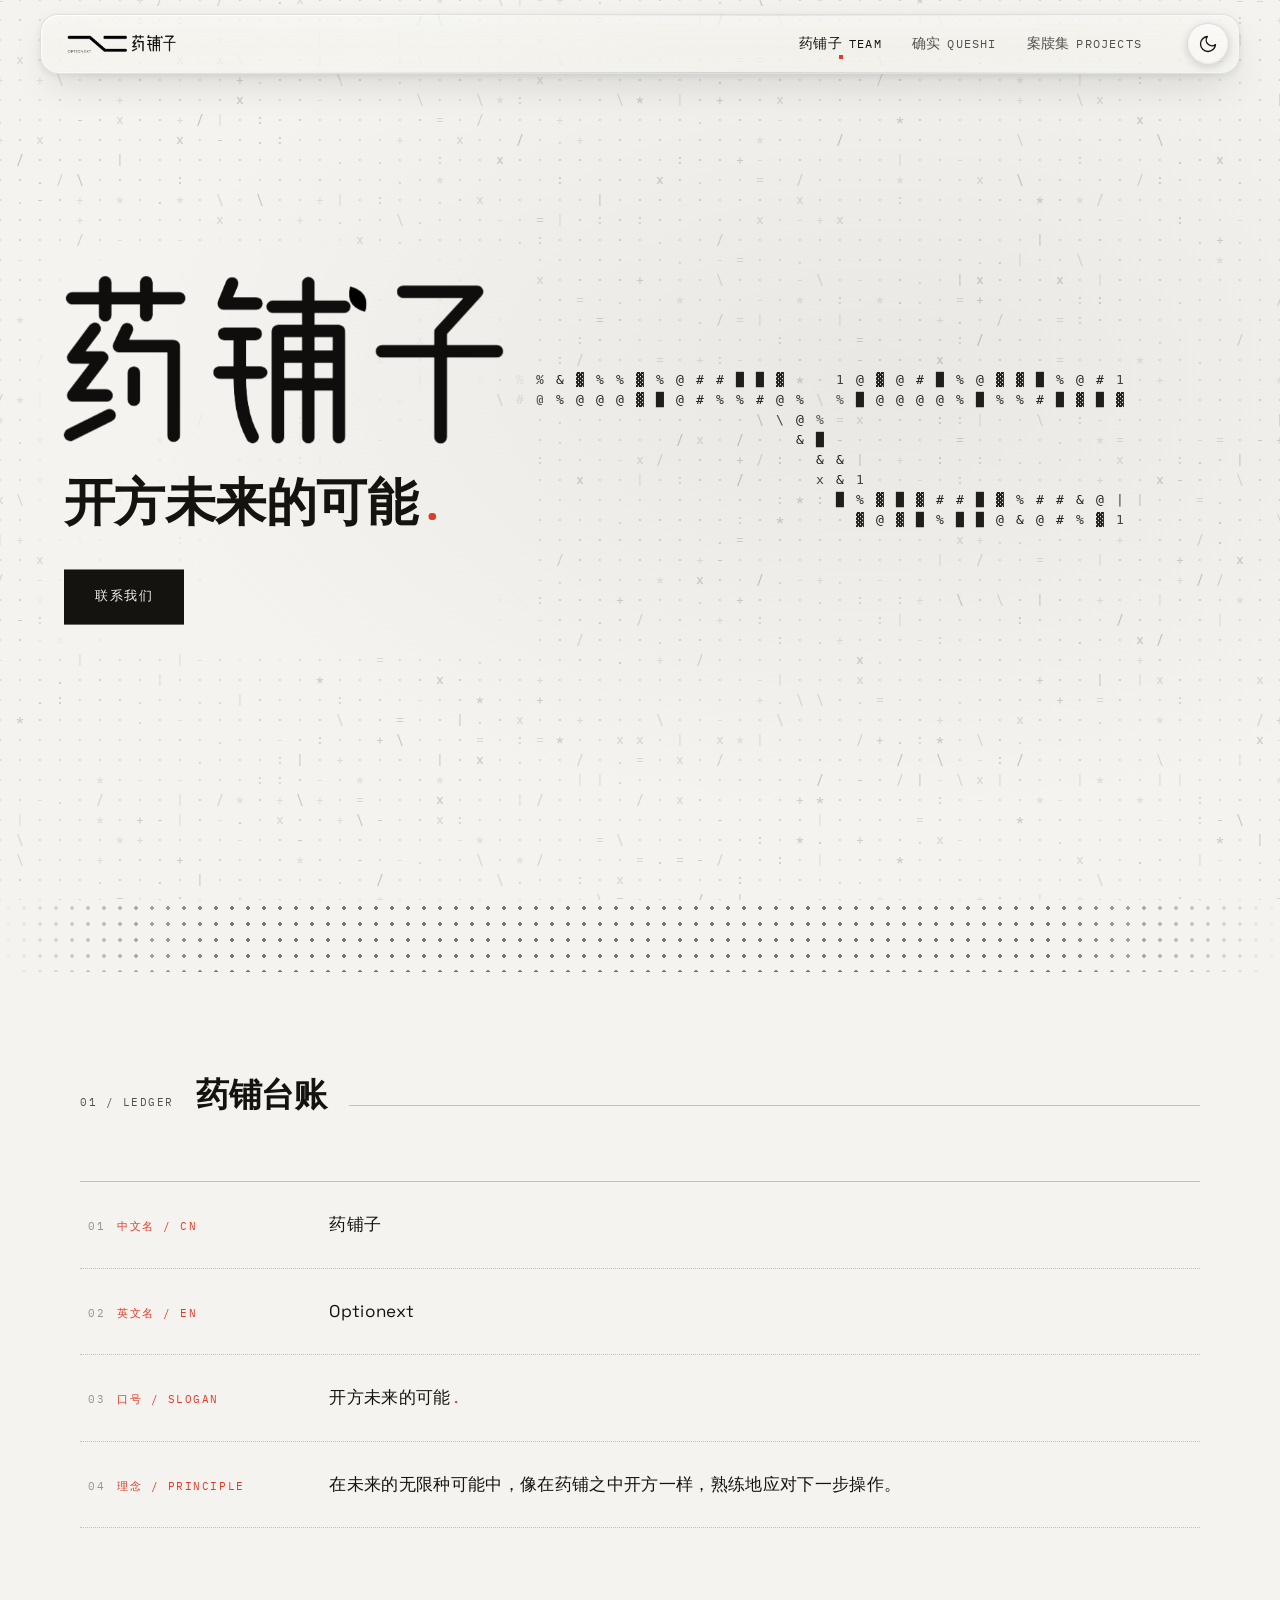
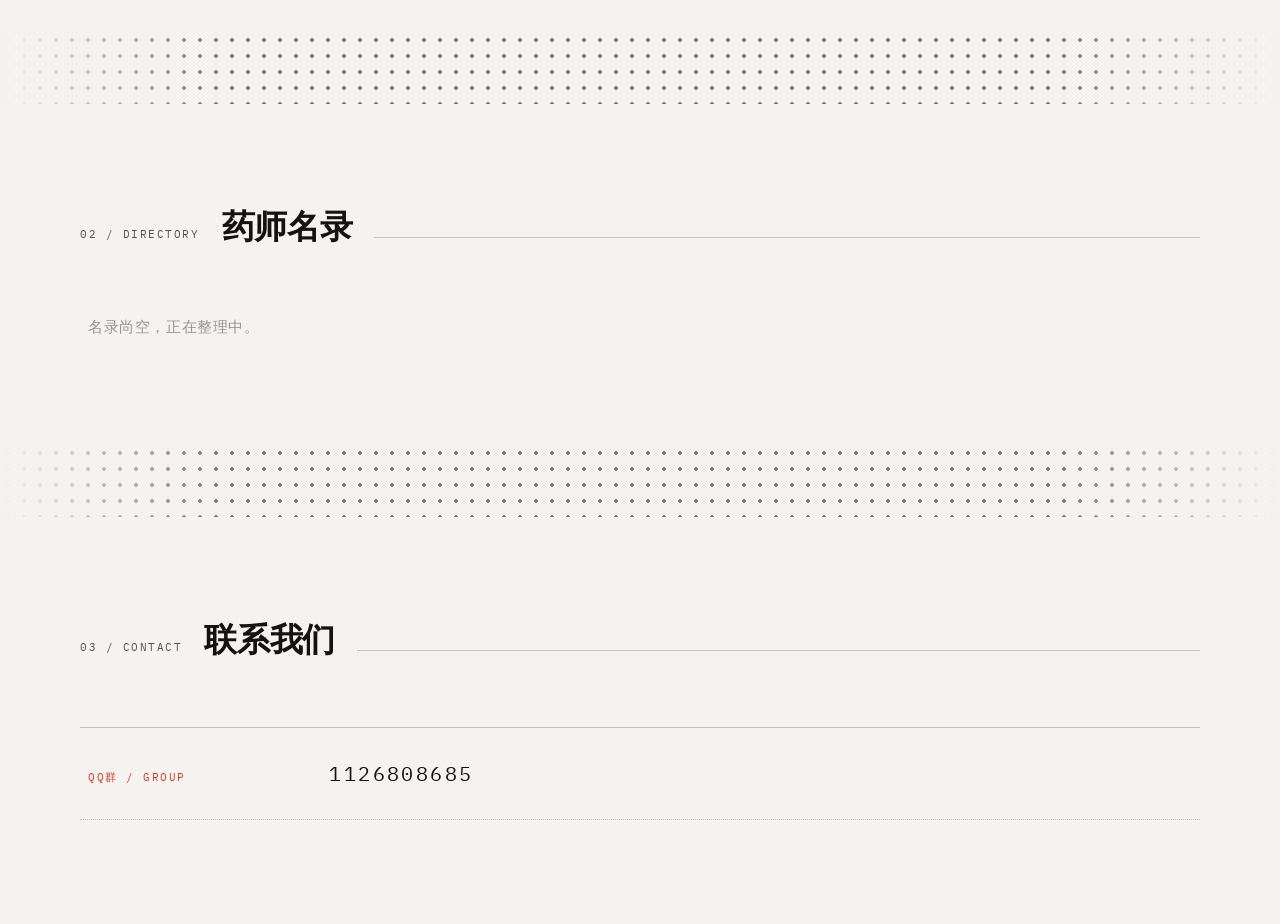
==== commit fe412482: "update 2026/10/15  1:17:23" ====
--- a/index.html
+++ b/index.html
@@ -1063,7 +1063,7 @@
     <!-- 站点页眉组件（路径自解析，子目录页面同样可引用） -->
     <script src="components/site-header.js?v=20261014c"></script>
     <!-- 页面清单：file:// 直开时供软导航取页（必须在软导航之前） -->
-    <script src="components/page-manifest.js?v=20261014d"></script>
+    <script src="components/page-manifest.js?v=20261015e"></script>
     <!-- 软导航：页眉保活 + 主体淡入淡出（必须在页眉组件之后） -->
     <script src="components/page-transit.js?v=20261014b"></script>
 </body>
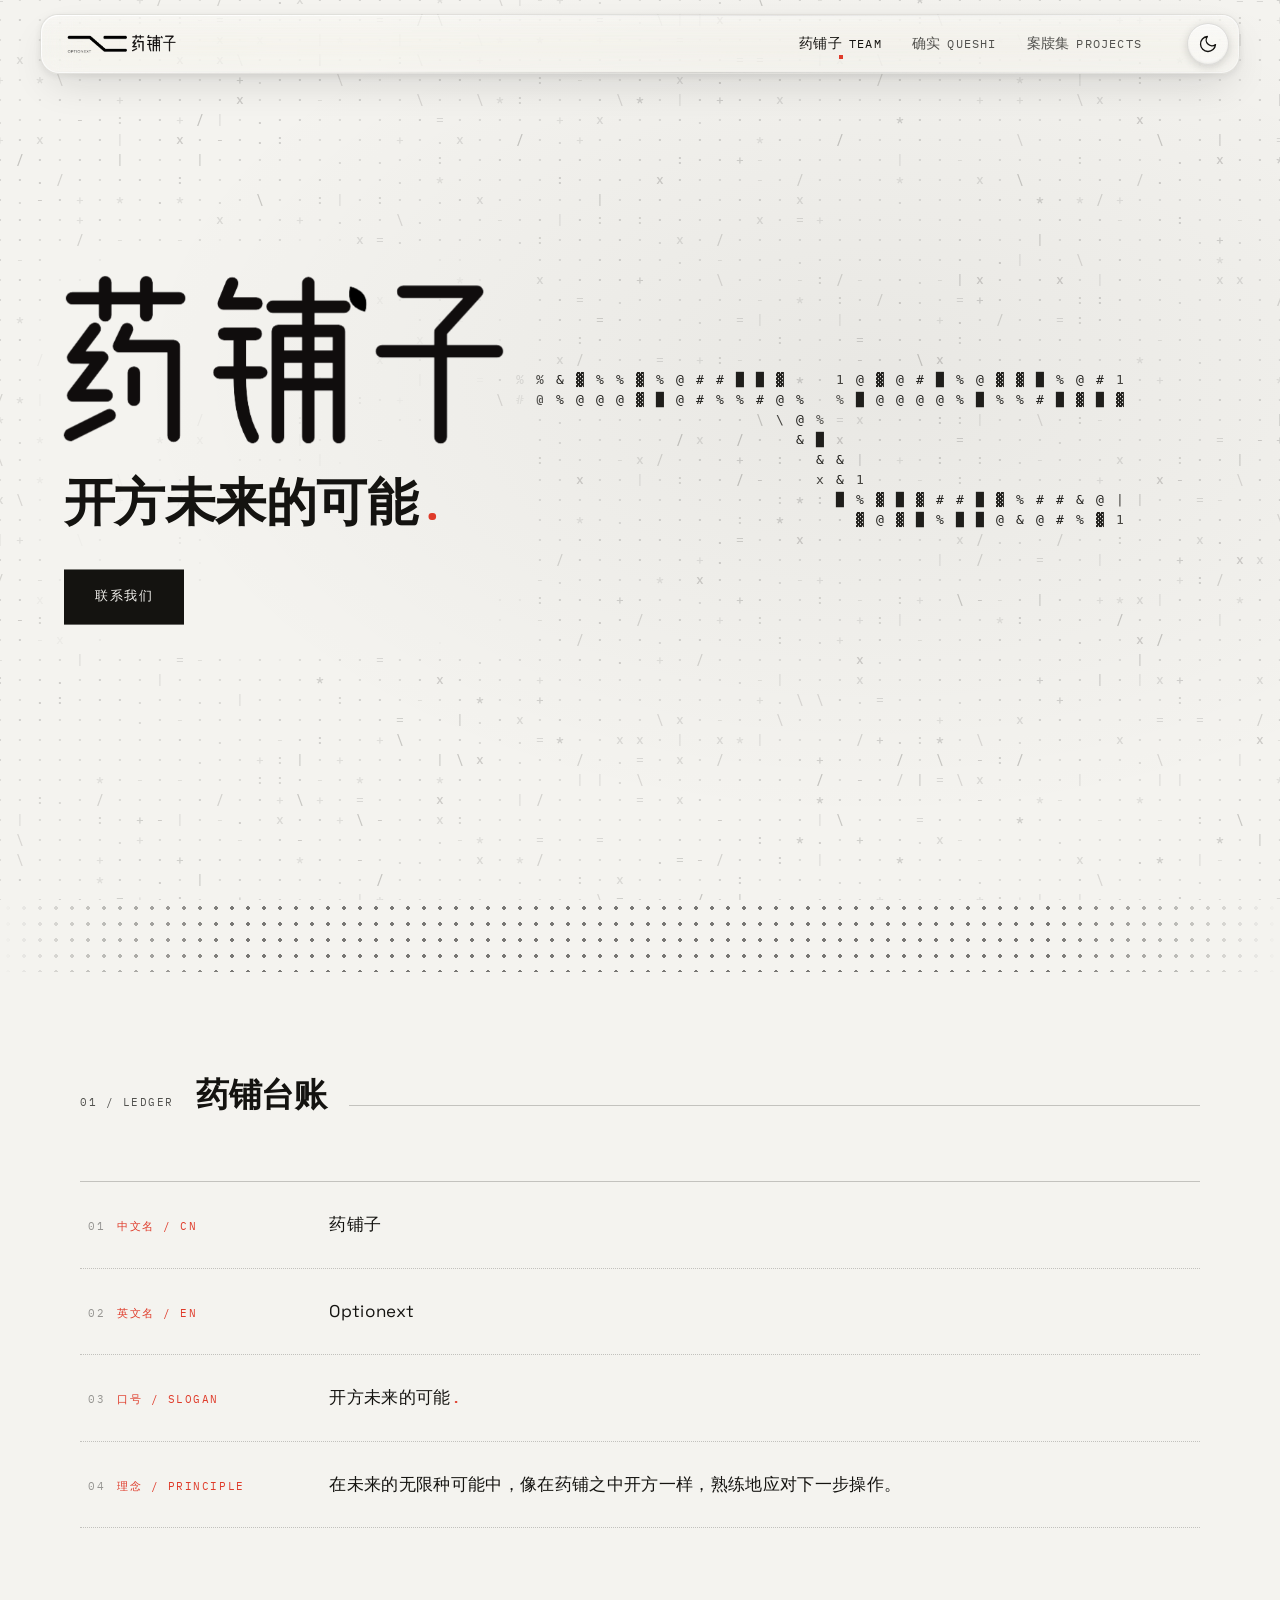
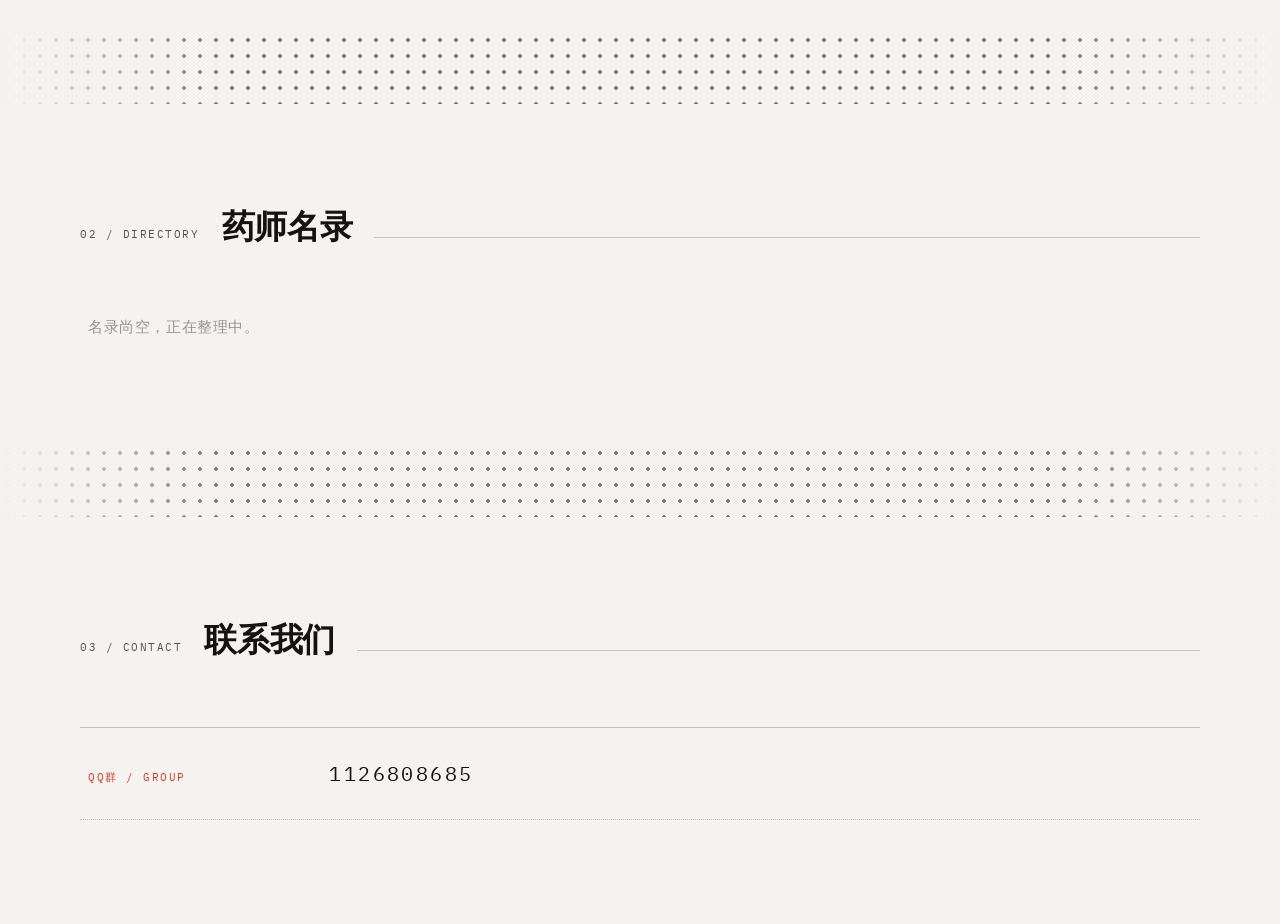
==== commit 85e89e26: "update 2026/10/15  9:44:00" ====
--- a/index.html
+++ b/index.html
@@ -1061,10 +1061,10 @@
     })();
     </script>
     <!-- 站点页眉组件（路径自解析，子目录页面同样可引用） -->
-    <script src="components/site-header.js?v=20261014c"></script>
+    <script src="components/site-header.js?v=20261015f"></script>
     <!-- 页面清单：file:// 直开时供软导航取页（必须在软导航之前） -->
-    <script src="components/page-manifest.js?v=20261015e"></script>
+    <script src="components/page-manifest.js?v=20261015f"></script>
     <!-- 软导航：页眉保活 + 主体淡入淡出（必须在页眉组件之后） -->
-    <script src="components/page-transit.js?v=20261014b"></script>
+    <script src="components/page-transit.js?v=20261015f"></script>
 </body>
 </html>
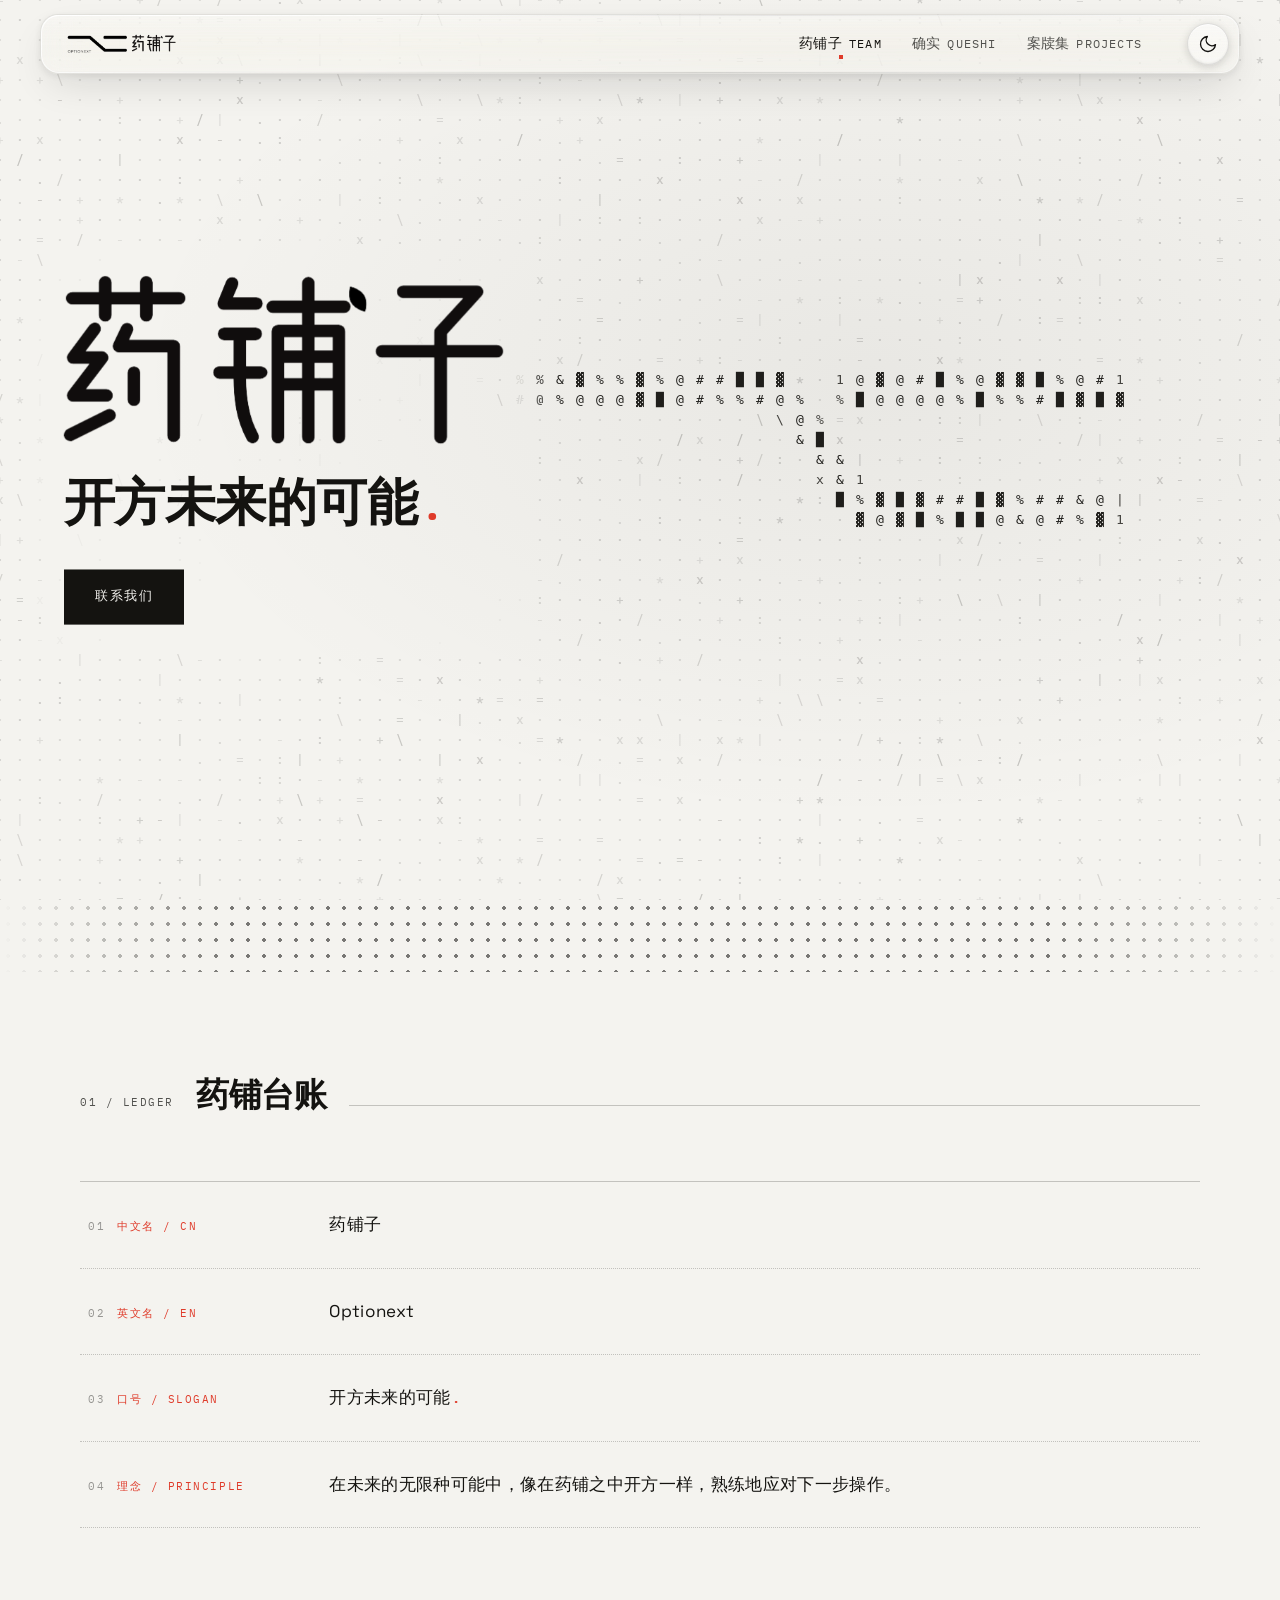
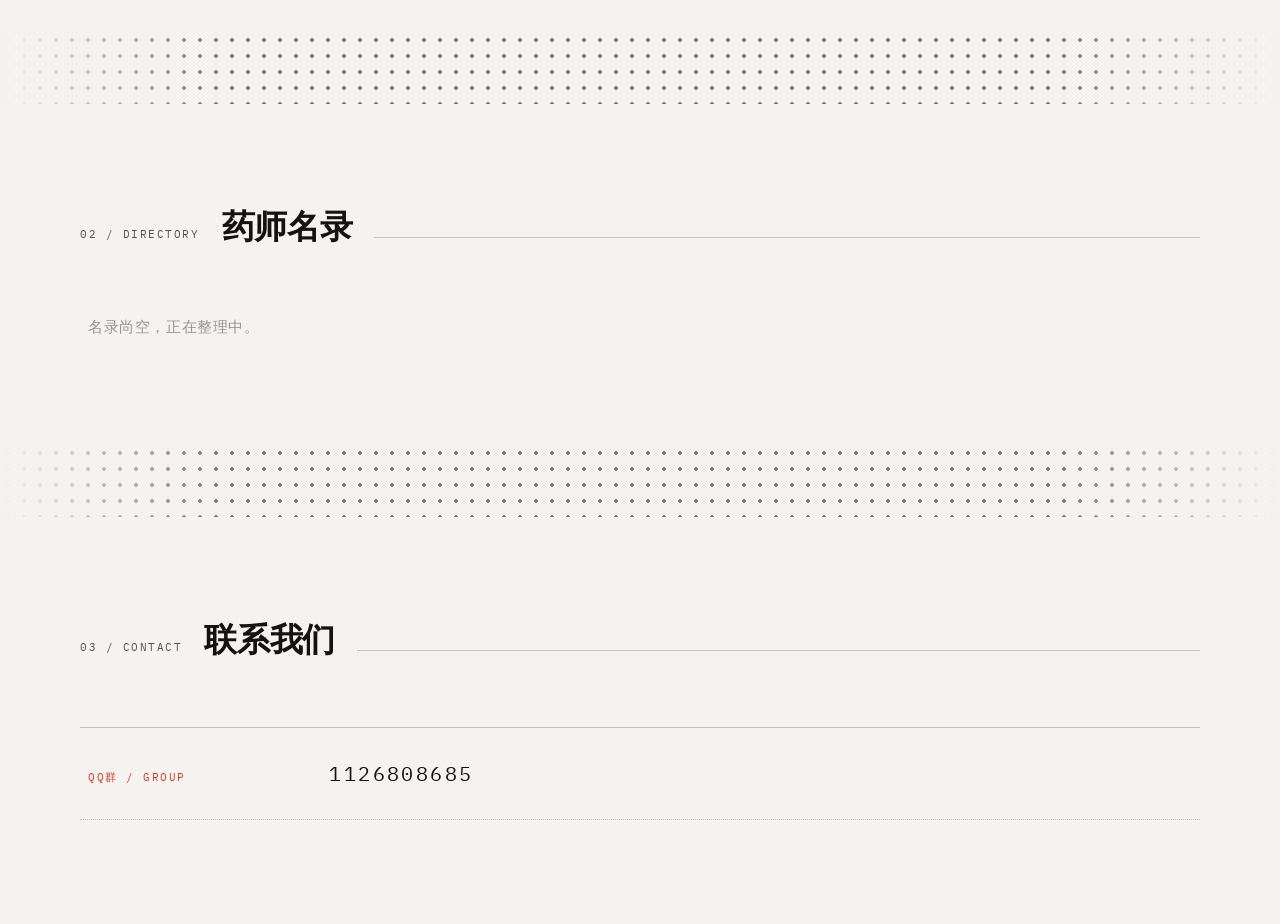
==== commit c4bde134: "update 2026/10/15 13:22:36" ====
--- a/index.html
+++ b/index.html
@@ -1063,7 +1063,7 @@
     <!-- 站点页眉组件（路径自解析，子目录页面同样可引用） -->
     <script src="components/site-header.js?v=20261015f"></script>
     <!-- 页面清单：file:// 直开时供软导航取页（必须在软导航之前） -->
-    <script src="components/page-manifest.js?v=20261015f"></script>
+    <script src="components/page-manifest.js?v=20261015g"></script>
     <!-- 软导航：页眉保活 + 主体淡入淡出（必须在页眉组件之后） -->
     <script src="components/page-transit.js?v=20261015f"></script>
 </body>
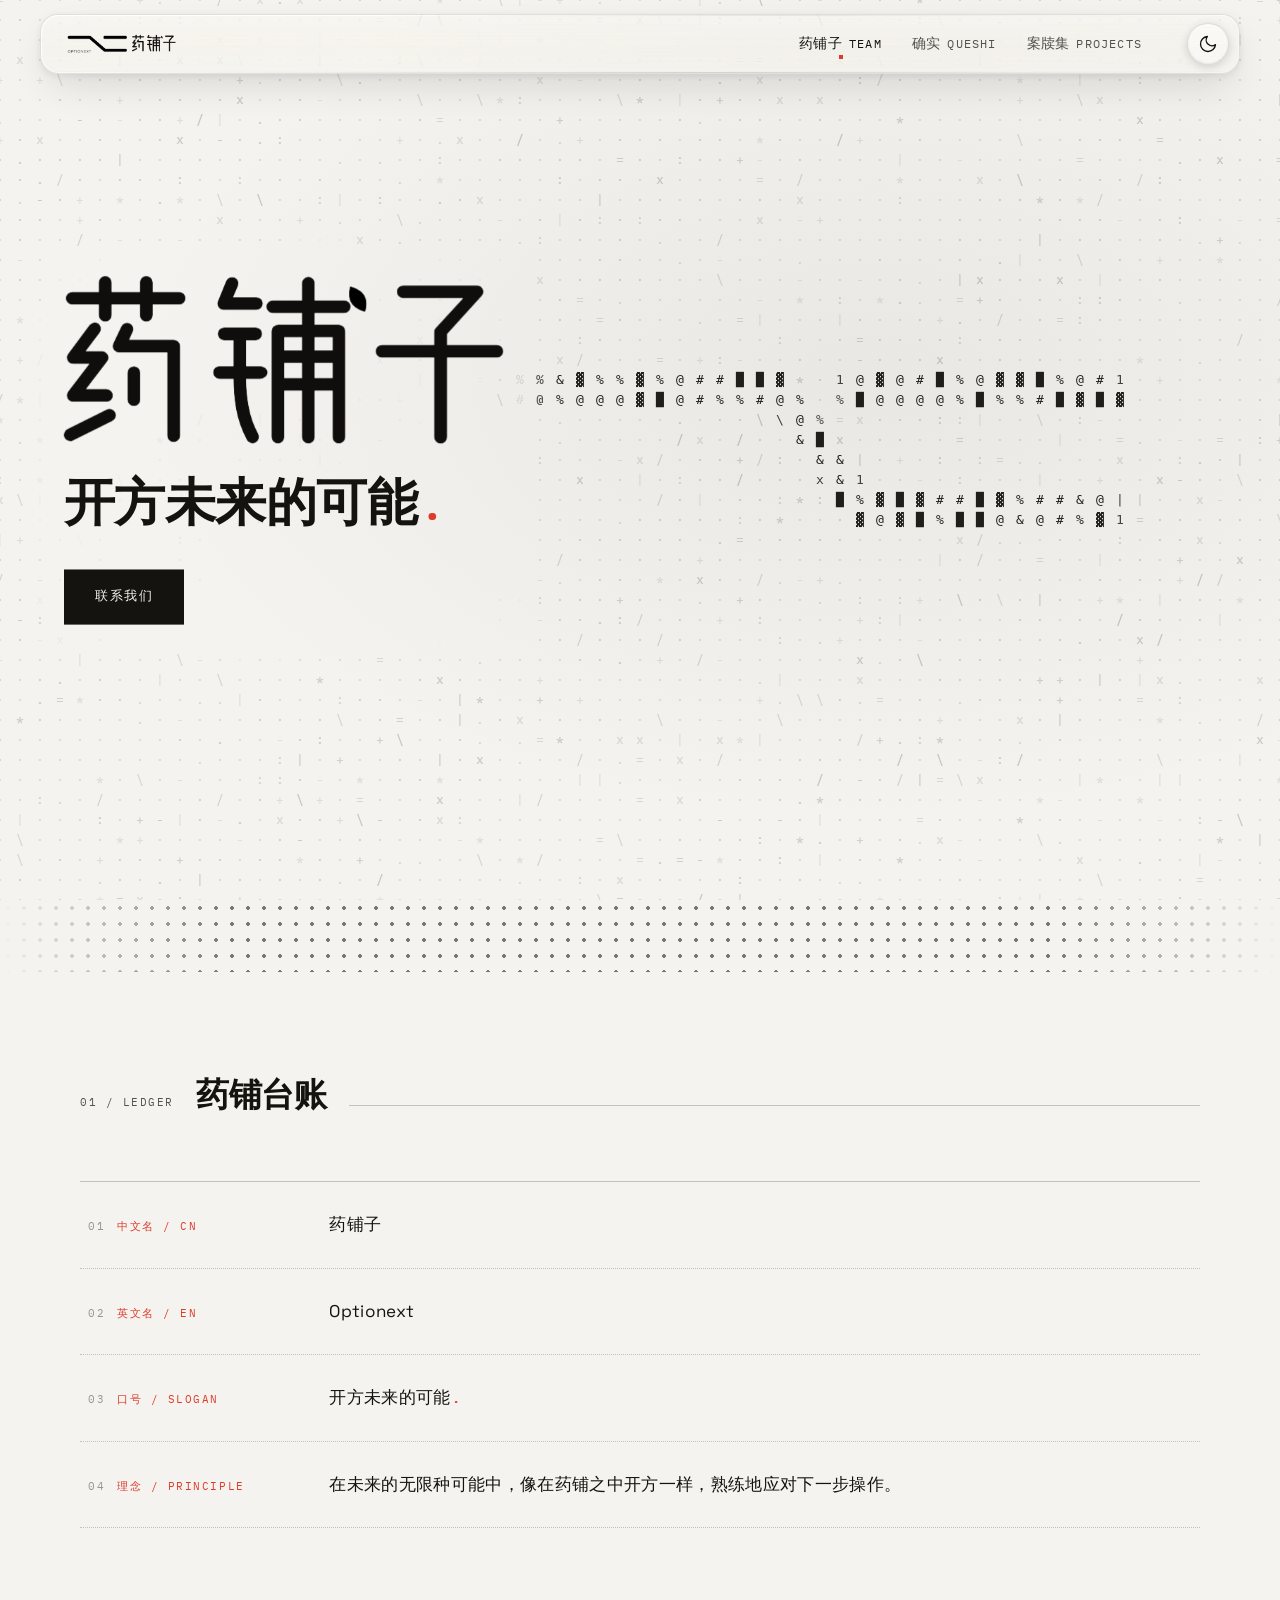
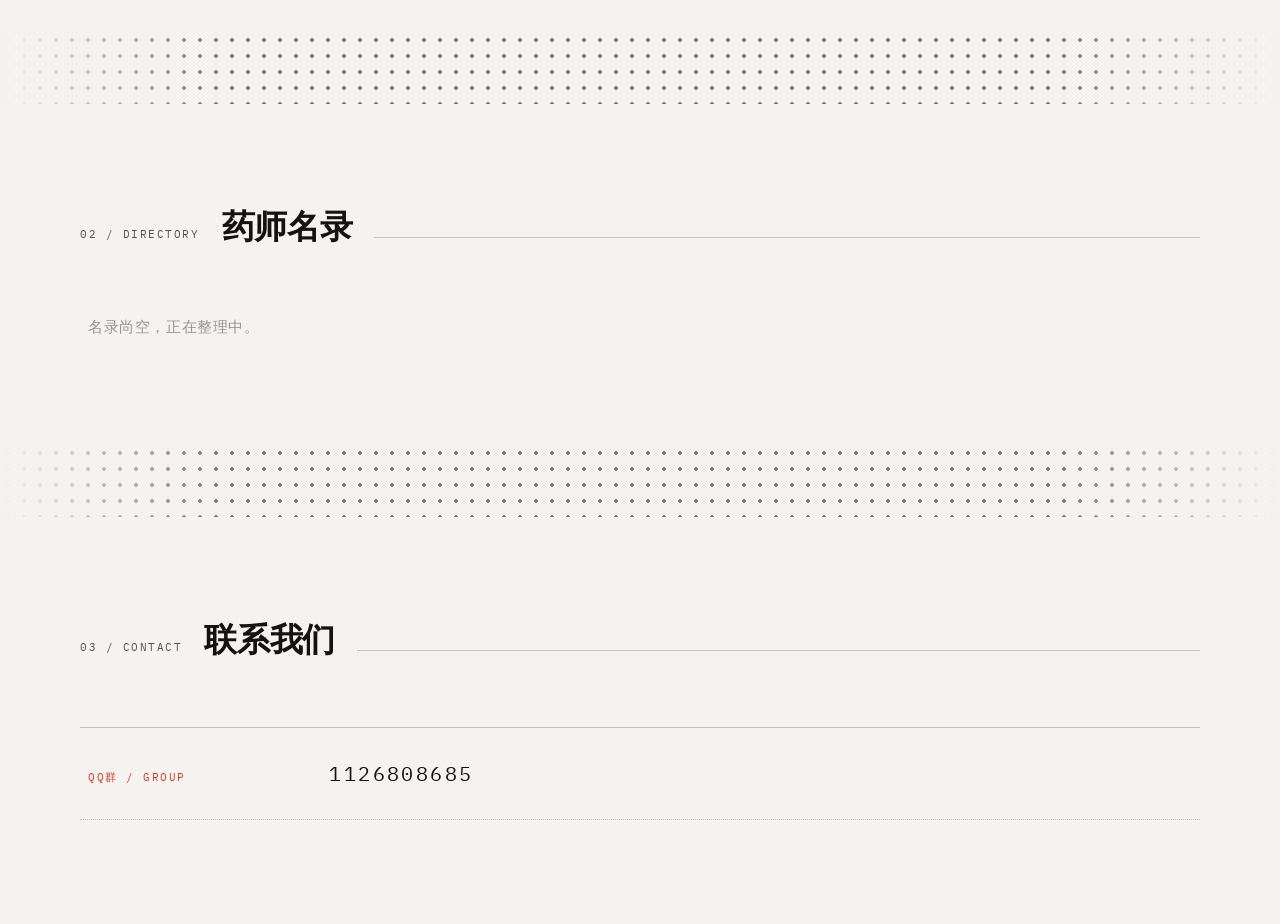
==== commit f8aeee14: "update 2026/10/18 15:15:15" ====
--- a/index.html
+++ b/index.html
@@ -4,7 +4,7 @@
     <meta charset="UTF-8">
     <meta name="viewport" content="width=device-width, initial-scale=1.0">
     <title>Optionext · 药铺子</title>
-    <link rel="icon" type="image/png" href="image/LOGO%E7%AB%96%E7%89%88.png">
+    <link rel="icon" type="image/png" href="images/LOGO竖版.png">
     <script>
         /* 主题防闪烁：早于一切渲染确定“明 / 暗”另一半 */
         (function () {
@@ -311,8 +311,8 @@
 
             <div class="hero-copy">
                 <div class="hero-wordmark" role="img" aria-label="药铺子">
-                    <img class="wm-light" src="image/%E5%AD%97%E6%A0%87%E6%A8%AA%E6%9D%BF%E9%BB%91.png" width="1000" height="400" alt="" fetchpriority="high">
-                    <img class="wm-dark" src="image/%E5%AD%97%E6%A0%87%E6%A8%AA%E6%9D%BF%E7%99%BD.png" width="1000" height="400" alt="" aria-hidden="true" fetchpriority="high">
+                    <img class="wm-light" src="images/字标横版黑.png" width="1000" height="400" alt="" fetchpriority="high">
+                    <img class="wm-dark" src="images/字标横版白.png" width="1000" height="400" alt="" aria-hidden="true" fetchpriority="high">
                 </div>
 
                 <h1>
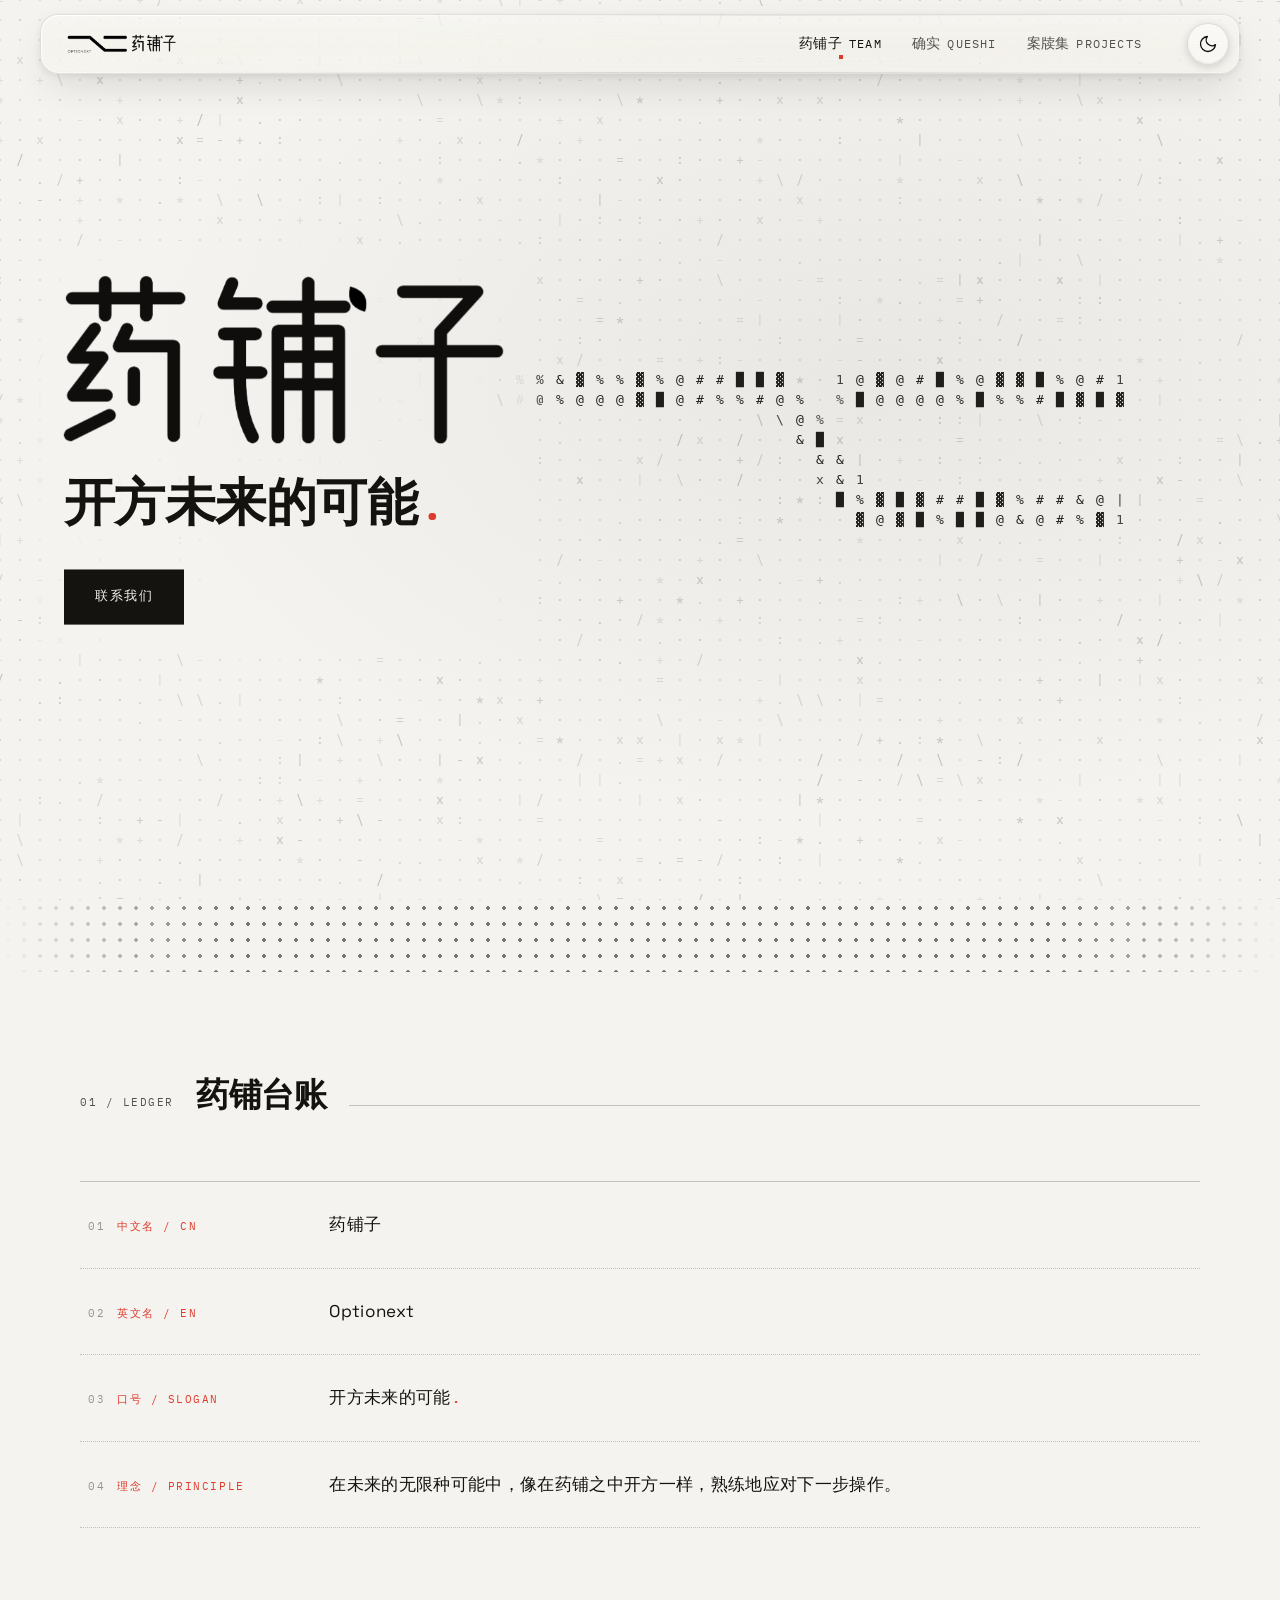
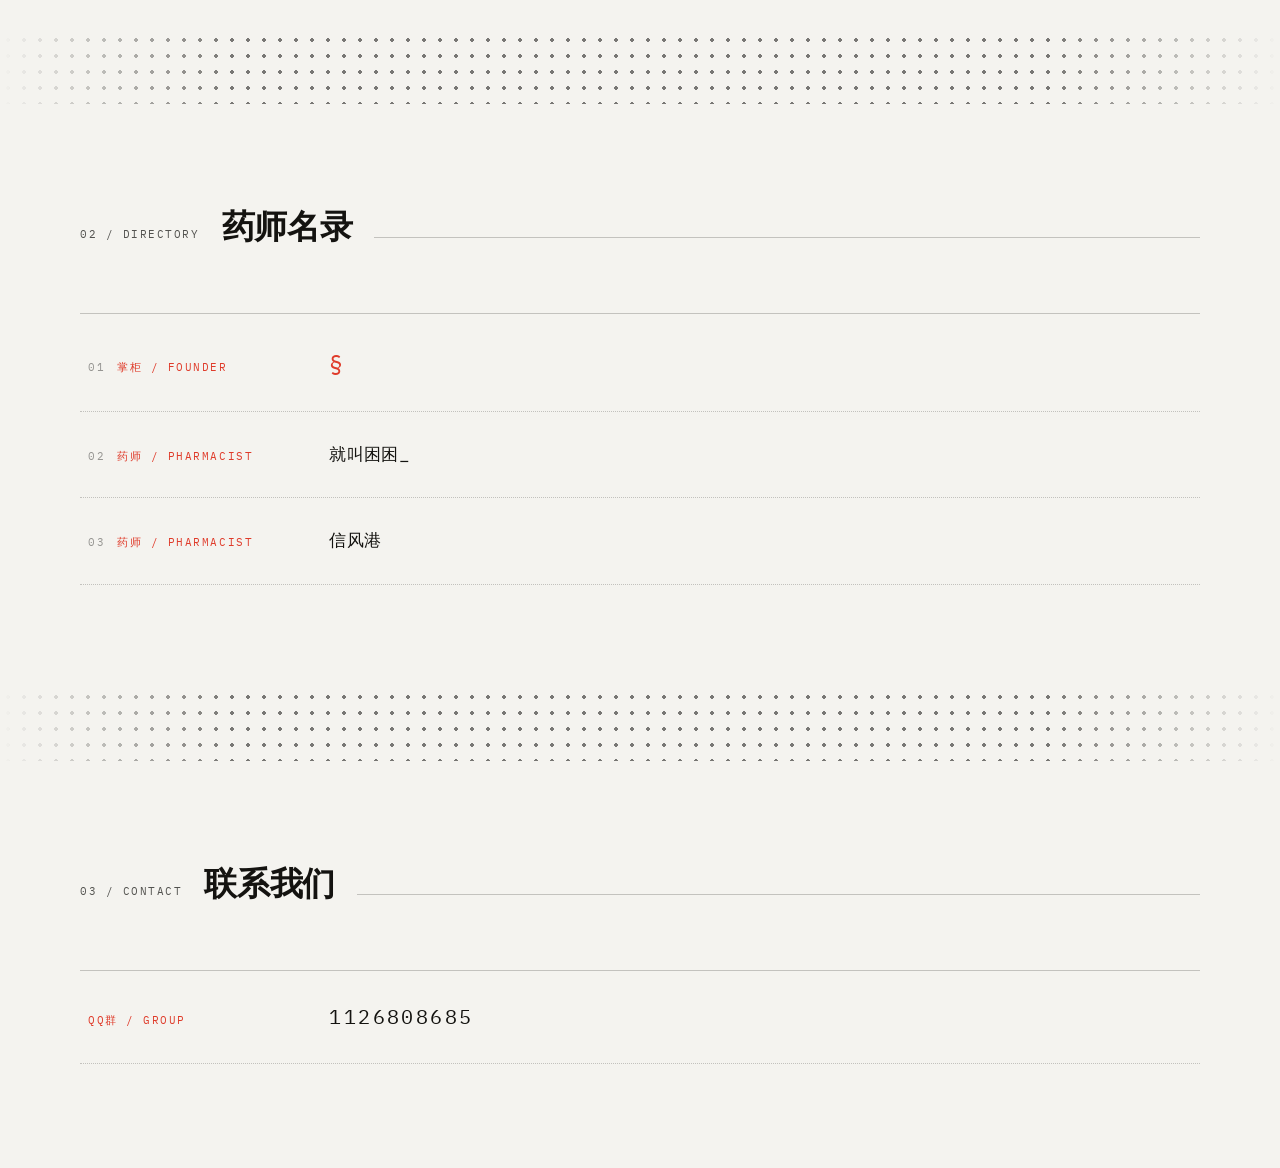
==== commit f2bc0eec: "update 2026/10/20 15:54:44" ====
--- a/index.html
+++ b/index.html
@@ -254,6 +254,12 @@
             font-family: var(--font-mono);
             font-weight: 400;
         }
+        .ledger-row dd .founder-name {
+            color: var(--signal);
+            font-family: var(--font-mono);
+            font-size: clamp(20px, 1.8vw, 24px);
+            letter-spacing: .1em;
+        }
         .ledger-row dd .qq-no {
             font-family: var(--font-mono);
             font-size: clamp(18px, 1.6vw, 21px);
@@ -368,7 +374,20 @@
                     <span class="rule" aria-hidden="true"></span>
                 </div>
 
-                <p class="structure-empty">名录尚空，正在整理中。</p>
+                <dl class="ledger">
+                    <div class="ledger-row">
+                        <dt><span class="idx">01</span>掌柜 / FOUNDER</dt>
+                        <dd><span class="founder-name">§</span></dd>
+                    </div>
+                    <div class="ledger-row">
+                        <dt><span class="idx">02</span>药师 / PHARMACIST</dt>
+                        <dd>就叫困困_</dd>
+                    </div>
+                    <div class="ledger-row">
+                        <dt><span class="idx">03</span>药师 / PHARMACIST</dt>
+                        <dd>信风港</dd>
+                    </div>
+                </dl>
             </div>
         </section>
 
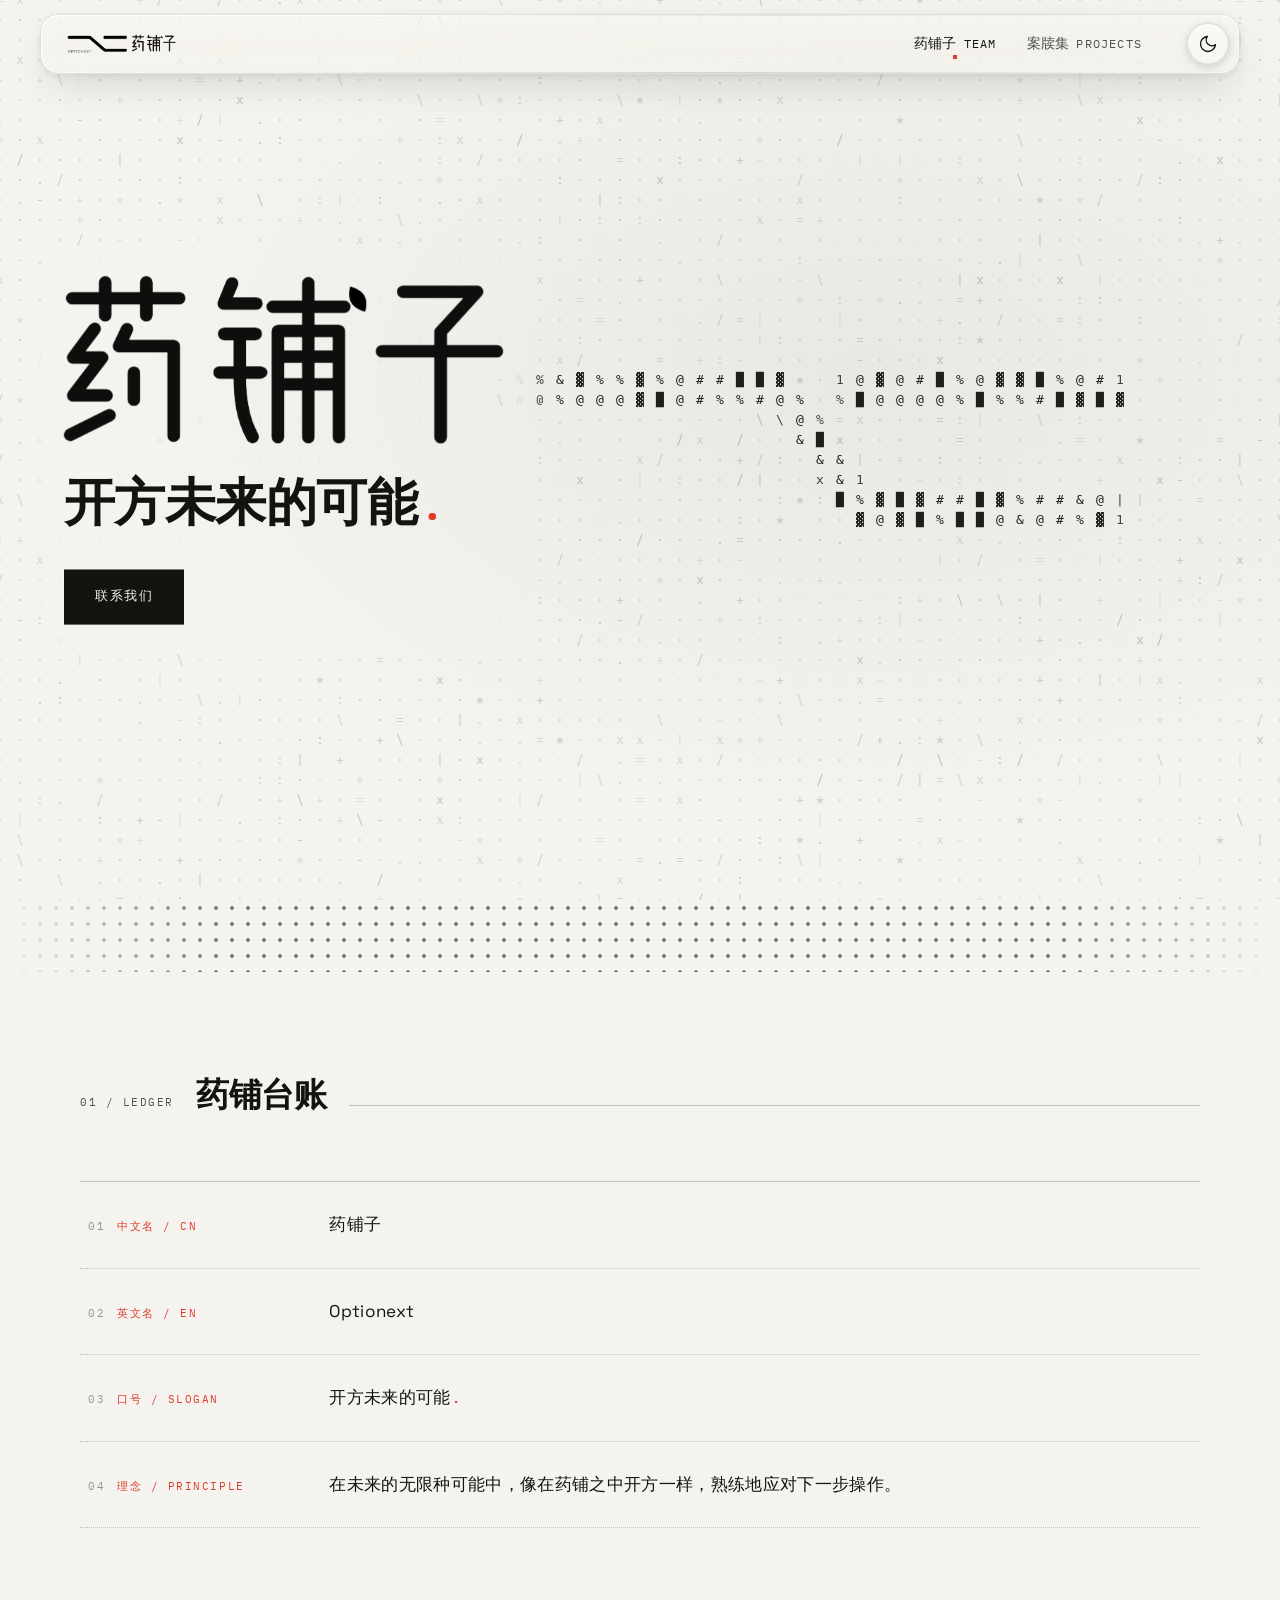
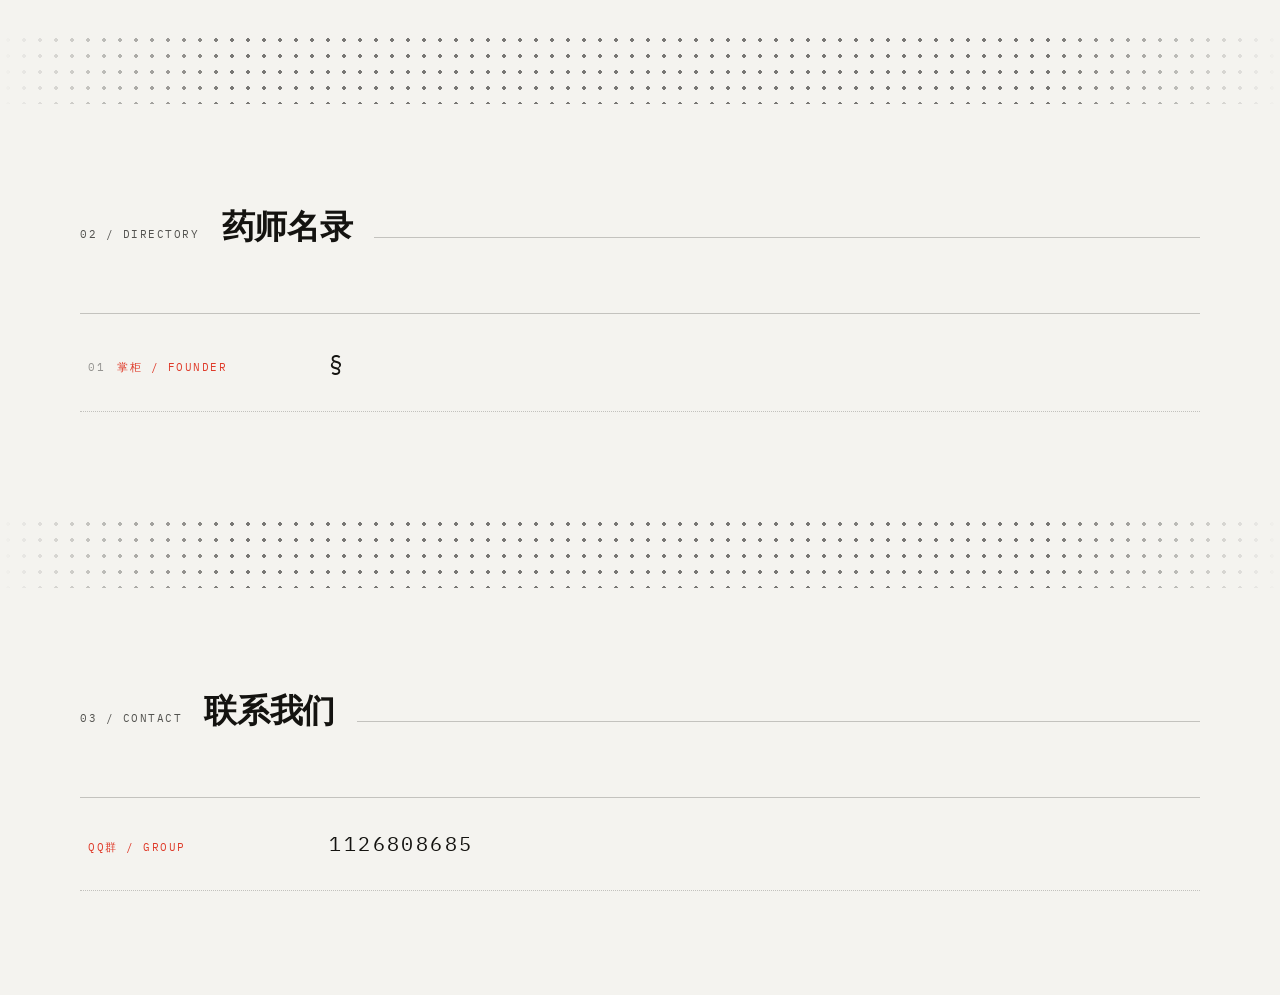
==== commit b5885470: "update 2026/11/19 12:51:39" ====
--- a/index.html
+++ b/index.html
@@ -255,7 +255,7 @@
             font-weight: 400;
         }
         .ledger-row dd .founder-name {
-            color: var(--signal);
+            color: var(--ink);
             font-family: var(--font-mono);
             font-size: clamp(20px, 1.8vw, 24px);
             letter-spacing: .1em;
@@ -378,14 +378,6 @@
                     <div class="ledger-row">
                         <dt><span class="idx">01</span>掌柜 / FOUNDER</dt>
                         <dd><span class="founder-name">§</span></dd>
-                    </div>
-                    <div class="ledger-row">
-                        <dt><span class="idx">02</span>药师 / PHARMACIST</dt>
-                        <dd>就叫困困_</dd>
-                    </div>
-                    <div class="ledger-row">
-                        <dt><span class="idx">03</span>药师 / PHARMACIST</dt>
-                        <dd>信风港</dd>
                     </div>
                 </dl>
             </div>
